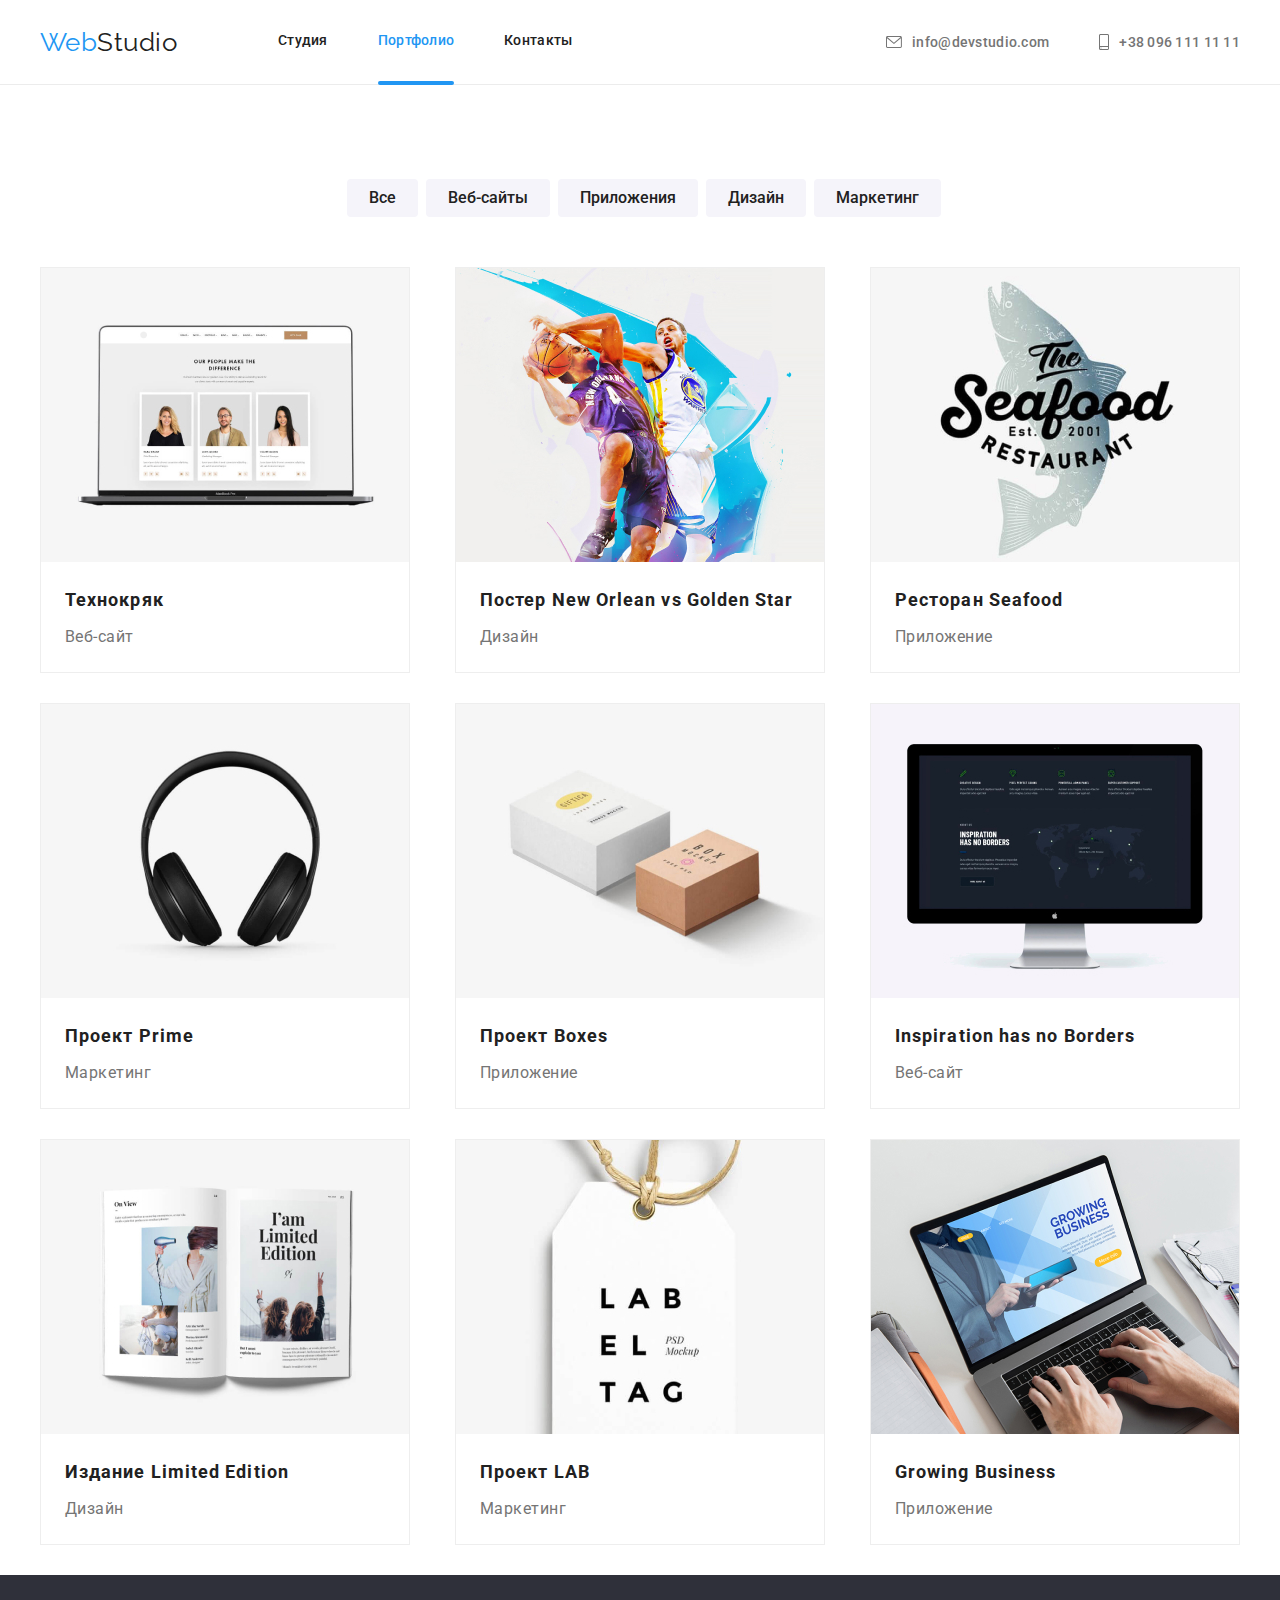
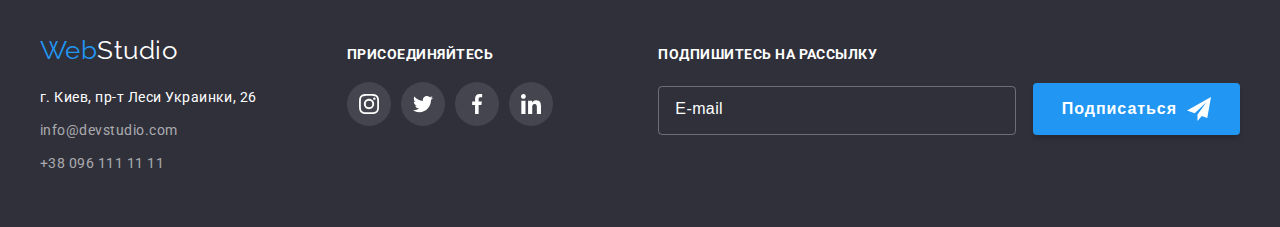
==== portfolio.html @ 592c8a98 "1" ====
<!DOCTYPE html>
<html lang="ru">
<head>
    <meta charset="UTF-8">
    <meta name="viewport" content="width=device-width, initial-scale=1.0">
    <title>Document</title>
    <link rel="preconnect" href="https://fonts.gstatic.com">
    <link href="https://fonts.googleapis.com/css2?family=Oleo+Script&family=Raleway:wght@700&family=Roboto:wght@400;500;700;900&display=swap" rel="stylesheet">
    <link href="https://cdnjs.cloudflare.com/ajax/libs/modern-normalize/1.0.0/modern-normalize.min.css">
    <link rel="stylesheet" href="./css/main.min.css">
</head>
<body>
    <header class="header line">
        <div class="container">
            <nav class="site-nav">
                <a href="./index.html" class="logo" aria-label="логотип сайта" lang="en"><span class="logo-accent">Web</span>Studio</a>
                <ul class="site-nav-list">
                    <li class="item"><a href="./index.html" class="site-nav-link">Студия</a></li>
                    <li class="item"><a href="./portfolio.html" class="site-nav-link current">Портфолио</a></li>
                    <li class="item"><a href="" class="site-nav-link">Контакты</a></li>
                </ul>
                <ul class="site-nav-list-address">
                    <li class="item">
                        <a href="info@devstudio.com" class="site-nav-link mail">
                            <svg class="mail-svg" width="16px" height="12px">
                                <use href="./images/sprite.svg#icon-envelope-hover"></use>
                            </svg>
                        info@devstudio.com </a>
                    </li>
                    <li class="item">
                        <a href="mailto:tel:+380961111111" class="site-nav-link number">
                            <svg class="number-svg" width="10px" height="16px">
                                <use href="./images/sprite.svg#icon-smartphone"></use>
                            </svg>
                        +38 096 111 11 11</a>
                    </li>
                </ul>   
            </nav>
        </div>
    </header>
    <main>
        <section>
            <h1 hidden="tru">Портфолио</h1>
            <div class="container">
                <ul class="line-button">
                    <li>
                        <button type="button" class="button primary secondary">Все</button> 
                    </li>
                    <li>
                        <button type="button" class="button primary secondary"> Веб-сайты</button> 
                    </li>
                    <li>
                        <button type="button" class="button primary secondary">Приложения</button> 
                    </li>
                    <li>
                        <button type="button" class="button primary secondary">Дизайн</button> 
                    </li>
                    <li>
                        <button type="button" class="button primary secondary">Маркетинг</button>
                    </li>
                </ul>

                <ul class="flex-container">
                    <li class="flex-element">
                        <a href="" class="portfolio-list">
                            <div class="portfolio-card">
                                <img src="images/img11.jpg" alt="Технокряк">
                                <p class="position-portfolio">Технокряк это современная площадка распространения коронавируса. Компании используют эту платформу для цифрового шпионажа и атак на защищённые сервера конкурентов.</p>
                            </div>
                            
                            <div class="portfolio-info">
                                <h2 class="force-name">Технокряк</h2>
                                <p class="force-text">Веб-сайт</p>
                            </div>
                        </a>

                    </li>

                    <li class="flex-element">
                        <a href="" class="portfolio-list">
                            <div class="portfolio-card">
                                <img src="images/img22.jpg" alt="Постер New Orlean vs Golden Star">
                                <p class="position-portfolio">Lorem ipsum dolor sit amet consectetur adipisicing elit. Sint iste laborum dignissimos omnis incidunt reprehenderit animi asperiores nulla quaerat expedita assumenda dolores, temporibus veritatis quam, aut eos? Fugit, eveniet eius.</p>
                            </div>
                            
                            <div class="portfolio-info">
                                <h2 class="force-name">Постер <span lang="en">New Orlean vs Golden Star</span></h2>
                                <p class="force-text">Дизайн</p>
                            </div>
                        </a>
                    </li>

                    <li class="flex-element">
                        <a href="" class="portfolio-list">
                            <div class="portfolio-card">
                                <img src="images/img33.jpg" alt="Ресторан Seafood">
                                <p class="position-portfolio">Lorem ipsum dolor sit amet consectetur adipisicing elit. Nemo deserunt quia vitae tenetur dolor, debitis facilis, quod ad pariatur velit cumque magni. Eaque, facere explicabo unde fugit cum impedit excepturi!</p>
                            </div>

                            <div class="portfolio-info">
                                <h2 class="force-name">Ресторан <span lang="en">Seafood</span></h2>
                                <p class="force-text">Приложение</p>
                            </div>
                        </a>
                    </li>

                    <li class="flex-element">
                        <a href="" class="portfolio-list">
                            <div class="portfolio-card">
                                <img src="images/img44.jpg" alt="Проект Prime">
                                <p class="position-portfolio">Lorem ipsum dolor sit, amet consectetur adipisicing elit. Nulla consequuntur accusamus voluptatum delectus, mollitia corrupti! Veniam tempore eligendi quo voluptate vitae, suscipit voluptatem ipsam iusto, possimus natus, architecto ab repellendus?</p>
                            </div>

                            <div class="portfolio-info">
                                <h2 class="force-name">Проект <span lang="en">Prime</span> </h2>
                                <p class="force-text">Маркетинг</p>
                            </div>
                        </a>
                    </li>

                    <li class="flex-element">
                        <a href="" class="portfolio-list">
                            <div class="portfolio-card">
                                <img src="images/img55.jpg" alt="Проект Boxes">
                                <p class="position-portfolio">Lorem ipsum dolor sit amet, consectetur adipisicing elit. Rerum, excepturi sint tempora ullam veniam, ut nisi odit inventore, facilis repellendus exercitationem. Sit praesentium eius placeat optio doloribus et quo accusantium.</p>
                            </div>
                            
                            <div class="portfolio-info">
                                    <h2 class="force-name">Проект <span lang="en">Boxes</span></h2>
                                <p class="force-text" >Приложение</p>
                            </div>
                        </a>
                    </li>

                    <li class="flex-element">
                        <a href="" class="portfolio-list">
                            <div class="portfolio-card">
                                <img src="images/img66.jpg" alt="Inspiration has no Borders">
                                <p class="position-portfolio">Lorem ipsum dolor sit amet consectetur adipisicing elit. Consequuntur doloribus odit, consequatur debitis fuga reprehenderit optio ipsam autem sunt et illo? Ipsa quam excepturi tenetur veritatis delectus dignissimos minima nesciunt?</p>
                            </div>
                            
                            <div class="portfolio-info">
                                    <h2 lang="en"class="force-name">Inspiration has no Borders</h2>
                                <p class="force-text" >Веб-сайт</p>
                            </div>
                        </a>
                    </li>

                    <li class="flex-element">
                        <a href="" class="portfolio-list">
                            <div class="portfolio-card">
                                <img src="images/img77.jpg" alt="Издание Limited Edition">
                                <p class="position-portfolio">Lorem ipsum dolor sit amet consectetur, adipisicing elit. Vel exercitationem earum reiciendis praesentium tenetur iusto in, illo rerum harum eos totam ipsam consequuntur, magni inventore ullam placeat, corporis adipisci nesciunt.</p>
                            </div>

                            <div class="portfolio-info">
                                <h2 class="force-name">Издание <span lang="en"> Limited Edition</span></h2>
                                <p class="force-text">Дизайн</p>
                            </div>
                        </a>
                    </li>

                    <li class="flex-element">
                        <a href="" class="portfolio-list">
                            <div class="portfolio-card">
                                <img src="images/img88.jpg" alt="Проект LAB">
                                <p class="position-portfolio">Lorem ipsum dolor sit amet consectetur adipisicing elit. Sint asperiores fuga enim laborum quod. Repellendus quis eveniet at? Placeat illo autem quidem. Fuga ullam possimus laudantium maxime officiis nulla molestiae.</p>
                            </div>
                            
                            <div class="portfolio-info">
                                <h2 class="force-name">Проект <span lang="en">LAB</span></h2>
                                <p class="force-text" >Маркетинг</p>
                            </div>
                        </a>
                    </li>

                    <li class="flex-element">
                        <a href="" class="portfolio-list">
                            <div class="portfolio-card">
                                <img src="images/img99.jpg" alt="Growing Business">
                                <p class="position-portfolio">Lorem ipsum dolor sit amet consectetur adipisicing elit. Illum atque hic praesentium animi natus recusandae cupiditate? Explicabo nam error atque at? Perspiciatis rem quia iste numquam fuga dignissimos cupiditate sit.</p>
                            </div>
                            
                            <div class="portfolio-info">
                                <h2 lang="en"class="force-name">Growing Business</h2>
                                <p class="force-text" >Приложение</p>
                            </div>
                        </a>
                    </li>

                </ul>
        </section>
    </main>
    <footer class="footer">
        <div class="container">
            <address class="address-icon">
                <div>
                    <a href="./index.html" class="logo" aria-label="логотип сайта" lang="en"><span class="logo-accent">Web</span><span class="footer-logo">Studio</span></a>
                    <ul class="footer-list-address">
                        <li class="footer-address">
                            <a href="https://goo.gl/maps/ttQcyeFYQjjGrUDe8" class="footer-list-link address">г. Киев, пр-т Леси Украинки, 26</a> 
                        </li>
                        <li class="footer-address">
                            <a href="mailto:info@devstudio.com" class="footer-list-link">info@devstudio.com</a>
                         </li>
                         <li class="footer-address">
                            <a href="tel:+380961111111" class="footer-list-link">+38 096 111 11 11</a>
                        </li>
                    </ul>
                </div>
                
                <div class="address-box">
                    <p class="join">Присоединяйтесь</p>
                    <ul class="svg-icon">
                        <li class="svg-list-link">
                            <a href="" class="svg-list-item"> 
                                <svg class="svg-list-icon">
                                    <use href="./images/sprite.svg#icon-instagram-2"></use>
                                </svg>
                            </a>
                        </li>
                        <li class="svg-list-link">
                            <a href="" class="svg-list-item"> 
                                <svg class="svg-list-icon">
                                    <use href="./images/sprite.svg#icon-twitter-1"></use>
                                </svg>
                            </a>
                        </li>
                        <li class="svg-list-link">
                            <a href="" class="svg-list-item"> 
                                <svg class="svg-list-icon">
                                    <use href="./images/sprite.svg#icon-facebook-1"></use>
                                </svg >
                            </a>
                        </li>
                        <li class="svg-list-link"> 
                            <a href="" class="svg-list-item"> 
                                <svg class="svg-list-icon">
                                    <use href="./images/sprite.svg#icon-linkedin-1"></use>
                                </svg>
                            </a>
                        </li>  
                    </ul>
                </div>

                <div class="footer-box">
                    <form class="footer-form">
                        <p class="footer-form-paragraph">Подпишитесь на рассылку</p>
                        <input type="email" name="email" id="email" class="e-mail" placeholder="E-mail">
                        <button type="submit" class="footer-form-button">Подписаться
                            <svg class="footer-form-icon" width="24px" height="24px">
                                <use href="./images/sprite.svg#icon-icon-send"></use>
                            </svg>
                        </button>
                    </form>
                </div>
            </address>
        </div>
    </footer>
</body>
</html>
---- css/main.min.css ----
:root{--primary-texst-color: rgba(117, 117, 117, 1);--title-texst-color: #212121;--accent-color: #2196F3;--primary-white-color: #FFFFFF;--primary-background-color: #e5e5e5;--icon-color: #AFB1B8;--timing-function: 250ms cubic-bezier(0.4, 0, 0.2, 1)}:root{-moz-tab-size:4;tab-size:4}h1,h2,h3,h4,p,ul{margin:0px;padding:0px}body{font-family:Roboto, sans-serif;letter-spacing:0.03em;margin:0}main{background-color:var(--primary-white-color)}ul{padding-inline-start:0px}li{list-style-type:none}a{text-decoration:none;transition:var(--timing-function)}.container{margin-left:auto;margin-right:auto;width:1200px;border:none}.site-nav{display:flex;align-items:center}.site-nav .item{outline:1px solid transparent}.site-nav .item+.item{margin-left:50px}.site-nav-list{display:flex;margin-left:93px}.site-nav-list-address{display:flex;margin-left:auto}.header{border-bottom:1px solid #ECECEC;background-color:var(--primary-white-color)}.header .line{height:0px;left:0px;top:80px;border:1px solid #ECECEC}.site-nav-link{display:block;color:var(--title-texst-color);font-weight:500;font-size:14px;line-height:16px;letter-spacing:0.02em;padding-top:32px;padding-bottom:32px}.site-nav-link:hover,.site-nav-link:focus{color:var(--accent-color)}.site-nav-link.mail{display:flex;align-items:center;font-style:normal;color:var(--primary-texst-color)}.site-nav-link.mail:hover,.site-nav-link.mail:focus{color:var(--accent-color)}.site-nav-link.number{display:flex;align-items:center;font-style:normal;color:var(--primary-text-color);fill:var(--title-texst-color)}.site-nav-link.number:hover,.site-nav-link.number:focus{color:var(--accent-color)}.mail-svg{fill:currentColor;margin-right:10px}.number-svg{fill:currentColor;margin-right:10px}.current::after{content:'';transform:translateY(33px);left:0;bottom:0px;display:block;width:100%;height:4px;border-radius:2px;background-color:var(--accent-color)}.current{color:var(--accent-color)}.hero-title{color:var(--primary-white-color);font-weight:900;font-size:44px;line-height:1.36;text-transform:uppercase}.hero{background-color:#2F303A;background-image:linear-gradient(rgba(47,48,58,0.4), rgba(47,48,58,0.4)),url("../images/hero.jpg");background-repeat:no-repeat;background-size:cover;border:1px solid transparent;min-height:600px;padding-top:200px}.container.hero-box{text-align:center}.button-one{display:inline-block;padding:10px 32px;border-radius:4px;text-align:center;min-width:200px;height:50px;margin-top:30px;color:var(--primary-white-color);background-color:var(--accent-color);font-weight:500;font-size:16px;line-height:1.62;border:none;border-radius:4px;cursor:pointer;box-shadow:0px 4px 4px rgba(0,0,0,0.15)}.button-one:hover,.button-one:focus{color:var(--primary-white-color);background-color:var(--accent-color)}.footer-box{margin-left:auto}.footer-form{margin-left:93px}.footer-form input::placeholder{font-weight:400;font-size:16px;color:var(--primary-white-color)}.footer-form-paragraph{font-weight:700;font-size:14px;line-height:1.14;text-transform:uppercase;font-style:normal;font-weight:bold;color:var(--primary-white-color);margin-bottom:20px}.e-mail{line-height:1.25;letter-spacing:0.03em;width:358px;padding-top:15px;padding-bottom:15px;padding-left:16px;border:1px solid rgba(255,255,255,0.3);border-radius:4px;background-color:transparent;margin-right:12px}.footer-form-button{display:inline-flex;align-items:center;font-weight:bold;font-size:16px;line-height:1.88;text-align:center;letter-spacing:0.06em;color:var(--primary-white-color);background-color:var(--accent-color);box-shadow:0px 4px 4px rgba(0,0,0,0.15);border-radius:4px;border:1px solid transparent;padding:10px 28px}.footer-form-icon{margin-left:10px}html{line-height:1.15;-webkit-text-size-adjust:100%}*,::after,::before{box-sizing:border-box}.footer{background:#2F303A;height:252px;padding-top:60px;padding-bottom:60px}.footer.logo{font-family:Raleway;font-style:normal}.footer-list-address{margin-top:20px;margin-right:10px}.footer-address{margin-top:9px}.footer-list-link{font-family:Roboto;font-style:normal;font-weight:400;font-style:400;font-size:14px;line-height:1.71;color:rgba(255,255,255,0.6)}.footer-list-link:hover,.footer-list-link:focus{color:var(--accent-color)}.footer-list-link.address:hover,.footer-list-link.address:focus{color:var(--accent-color)}.footer-list-link.address{color:var(--primary-white-color)}.join{margin-bottom:20px;font-weight:bold;font-size:14px;line-height:16px;font-style:normal;text-transform:uppercase;color:#FFFFFF}.site-nav-link.number:hover,.site-nav-link.number:focus{color:var(--accent-color)}.site-nav-link.number{color:#757575}.address-icon{display:flex;align-items:baseline;justify-content:flex-start}.svg-icon{display:flex}.svg-list-icon{width:20px;height:20px}.address-box{flex-direction:column-reverse;margin-left:80px}.svg-list-link{margin-right:10px;width:44px;height:44px}.svg-list-item{align-items:center;justify-content:center;display:inline-flex;padding:12px;width:44px;height:44px;background-color:rgba(255,255,255,0.1);border-radius:50%;fill:var(--primary-white-color)}.svg-list-item:hover,.svg-list-item:focus{color:var(--primary-white-color);background-color:var(--accent-color)}.section-customers-title{margin-bottom:50px;font-weight:bold;font-size:36px;line-height:1.17;text-align:center;color:var(--title-texst-color)}.customers-list-link{align-items:center;justify-content:center;display:inline-flex;box-sizing:border-box;border-radius:4px;cursor:pointer}.customers-list-item{display:flex;justify-content:center;align-items:center;width:170px;height:90px;border:1px solid var(--icon-color);fill:#AFB1B8;background-color:#fff;color:var(--icon-color);border-radius:4px}.customers-list-item:hover,.customers-list-item:focus{border-color:var(--accent-color);color:var(--accent-color)}.customers-svg{height:40px;fill:currentColor}.customers-list{display:flex;justify-content:space-between}.customers-list .customers-list-link+.customers-list-link{margin-left:30px}.customers{padding-top:94px;padding-bottom:94px}.section-images-title{font-weight:bold;font-size:36px;line-height:1.17;text-align:center;color:var(--title-texst-color);padding-bottom:50px}.activity-list{display:flex;flex-wrap:wrap;justify-content:space-between}.image-list .section-images-link+.section-images-link{margin-right:30px}.section-images{padding-bottom:94px}.section-images-link{position:relative}.position{display:block;position:absolute;width:100%;height:70px;left:0px;bottom:0px;align-items:center;text-transform:uppercase;position:absolute;padding-top:27px;padding-bottom:27px;font-style:normal;font-weight:bold;font-size:14px;line-height:1.14;text-align:center;text-transform:uppercase;color:var(--primary-white-color);background:rgba(47,48,58,0.8)}.section-skills__background{padding:25px 100px;margin-bottom:30px;background-color:#F5F4FA}.section-title{color:var(--title-texst-color);font-weight:700;font-size:14px;line-height:16px;text-transform:uppercase;margin-bottom:10px}.feature-list{display:flex;flex-wrap:wrap;justify-content:space-between}.text{width:270px;height:72px}.feature-list .text{font-style:400;font-size:14px;line-height:1.71;color:var(--primary-texst-color)}.item:nth-child(n+2){margin-left:30px}.container .feature-item .item+.item{margin-left:30}.section-skills{padding-top:94px;padding-bottom:94px;background-color:var(--primary-white-color)}.section-team{background-color:#F5F4FA;padding-top:94px;padding-bottom:94px}.section-team-title{font-weight:bold;font-size:36px;line-height:1.17;text-align:center;color:var(--title-texst-color)}.team-list{display:flex;flex-wrap:wrap;justify-content:space-between;padding-top:50px}.team-title-name{font-weight:500;font-size:16px;line-height:19px;color:var(--title-texst-color);padding-top:30px;padding-bottom:10px}.team-title-skills{font-weight:400;font-size:16px;line-height:19px;color:var(--primary-texst-color);padding-bottom:30px}.team-title-info{background-color:var(--primary-white-color);text-align:center;min-width:108px;align-items:center}.team-list .team-list-link+.team-list-link{margin-left:30px}.team-list-link{box-shadow:0px 1px 3px rgba(0,0,0,0.12),0px 1px 1px rgba(0,0,0,0.14),0px 2px 1px rgba(0,0,0,0.2);border-radius:0px 0px 4px 4px}.team-icon{align-items:center;justify-content:center;display:inline-flex;padding-bottom:30px}.team-icon.team{--icon-color: currentColor}.svg-list-item.team{fill:var(--icon-color)}.svg-list-item.team:hover,.svg-list-item.team:focus{background-color:var(--accent-color);fill:var(--primary-white-color)}.force-name{font-weight:700;font-size:18px;line-height:2;letter-spacing:0.06em;color:var(--title-texst-color)}.force-text{font-weight:400;font-size:16px;line-height:1.875;letter-spacing:0.03em;color:var(--primary-texst-color);margin-top:4px}.flex-container{display:flex;flex-wrap:wrap;justify-content:space-between}.portfolio-info{background-color:var(--primary-white-color);padding-top:20px;padding-bottom:20px;padding-left:24px;padding-right:24px}img{display:block}.flex-element{width:370px;margin-bottom:30px;border:1px solid #eeeeee}.flex-element:nth-child(3n){margin-right:0px}.portfolio-list{display:flex;flex-direction:column;background:#FFFFFF;box-sizing:border-box;margin-top:30px}.portfolio-list:hover,.portfolio-list:focus{box-shadow:0px 1px 1px rgba(0,0,0,0.12),0px 4px 4px rgba(0,0,0,0.06),1px 4px 6px rgba(0,0,0,0.16)}.portfolio-list:nth-child(-n+3){margin-top:0}.portfolio-list:hover .position-portfolio,.portfolio-list:focus .position-portfolio{opacity:1;transform:translateY(0)}.flex-container:nth-last-child(-n+3){margin-bottom:0px}.portfolio-card{position:relative;overflow:hidden}.position-portfolio{content:'';display:block;position:absolute;width:100%;height:100%;left:0px;bottom:0px;align-items:center;opacity:0;padding-left:23px;padding-right:23px;padding-top:63px;padding-bottom:63px;font-style:normal;font-weight:normal;font-size:18px;line-height:1.555;color:var(--primary-white-color);background:rgba(33,150,243,0.9);transition:var(--timing-function);overflow:hidden;transform:translateY(100%)}.line-button{display:flex;justify-content:center;margin-top:94px;margin-bottom:50px}.button.primary.secondary{display:inline-block;padding:6px 22px;border-radius:4px;background-color:#f5f4fa;color:var(--title-texst-color);border:transparent;text-align:center;margin-left:8px;border:none;border-radius:4px;font-family:Roboto;font-style:normal;font-weight:500;font-size:16px;line-height:1.62;cursor:pointer;transition:var(--timing-function)}.button.primary:hover,.button.primary:focus{color:var(--primary-white-color);background-color:var(--accent-color)}.is-hidden{visibility:hidden;opacity:0;pointer-events:none}.modal{position:absolute;top:50%;left:50%;transform:translate(-50%, -50%);width:528px;min-height:581px;background-color:var(--primary-white-color);border-radius:4px;animation-duration:1000ms;animation-iteration-count:1;animation-iteration-count:1}.close-btn{position:absolute;top:8px;right:8px;bottom:8px;width:30px;height:30px;background-color:var(--primary-white-color);border:1px solid rgba(0,0,0,0.1);border-radius:50%}.close-btn:hover .close-icon,.close-btn:hover .close-icon{fill:var(--accent-color)}.close-icon{position:absolute;top:50%;left:50%;transform:translate(-50%, -50%);fill:#000000;transition:var(--timing-function)}.modal-title{font-style:normal;font-weight:bold;font-size:20px;line-height:23px;text-align:center;margin-bottom:12px}.form{padding:40px}.form-input{width:100%;padding:12px 16px;border:1px solid rgba(33,33,33,0.2);border-radius:4px;resize:none;margin:0;font:inherit;padding-left:42px}.form-input.comment{width:100%;padding:12px 16px;border:1px solid rgba(33,33,33,0.2);border-radius:4px;resize:none;margin:0;font:inherit}.form-input:focus+.form-label,.form-input:not(:placeholder-shown)+.form-label{transform:translateY(-50px)}.form-input:focus,.form-input:hover{outline:none;border-color:var(--accent-color);transition:var(--timing-function)}.form-input:hover+.form-svg,.form-input:focus+.form-svg{fill:var(--accent-color);transition:var(--timing-function)}.button-one.form-button{display:block;margin:auto}.form-lable{font-weight:normal;font-size:12px;line-height:1.16;color:#757575;margin-left:5px;cursor:pointer}.form-lable.check{font-weight:normal;font-size:12px;line-height:1.16;color:#757575}.conditions{text-decoration-skip-ink:none;font-size:12px;line-height:1.71;color:var(--accent-color);text-decoration:underline;display:inline-block}.form-label-checkbox{text-align:center;padding-top:25px;padding-bottom:30px}.form-svg{position:absolute;left:15px;top:33%}.form-lable-svg{position:relative;display:block;margin-top:4px;margin-bottom:10px}.logo{color:var(--title-texst-color);width:145px;height:31px;left:215px;top:24px;font-family:Raleway;font-size:26px;line-height:1.2;font-style:normal}.logo-accent{color:var(--accent-color)}.footer-logo{color:var(--primary-white-color)}.backdrop{position:fixed;cursor:not-allowed;left:0;top:0;width:100%;height:100%;background-color:rgba(0,0,0,0.5);transition:1000ms cubic-bezier(0.4, 0, 0.2, 1);z-index:100}
/*# sourceMappingURL=main.min.css.map */
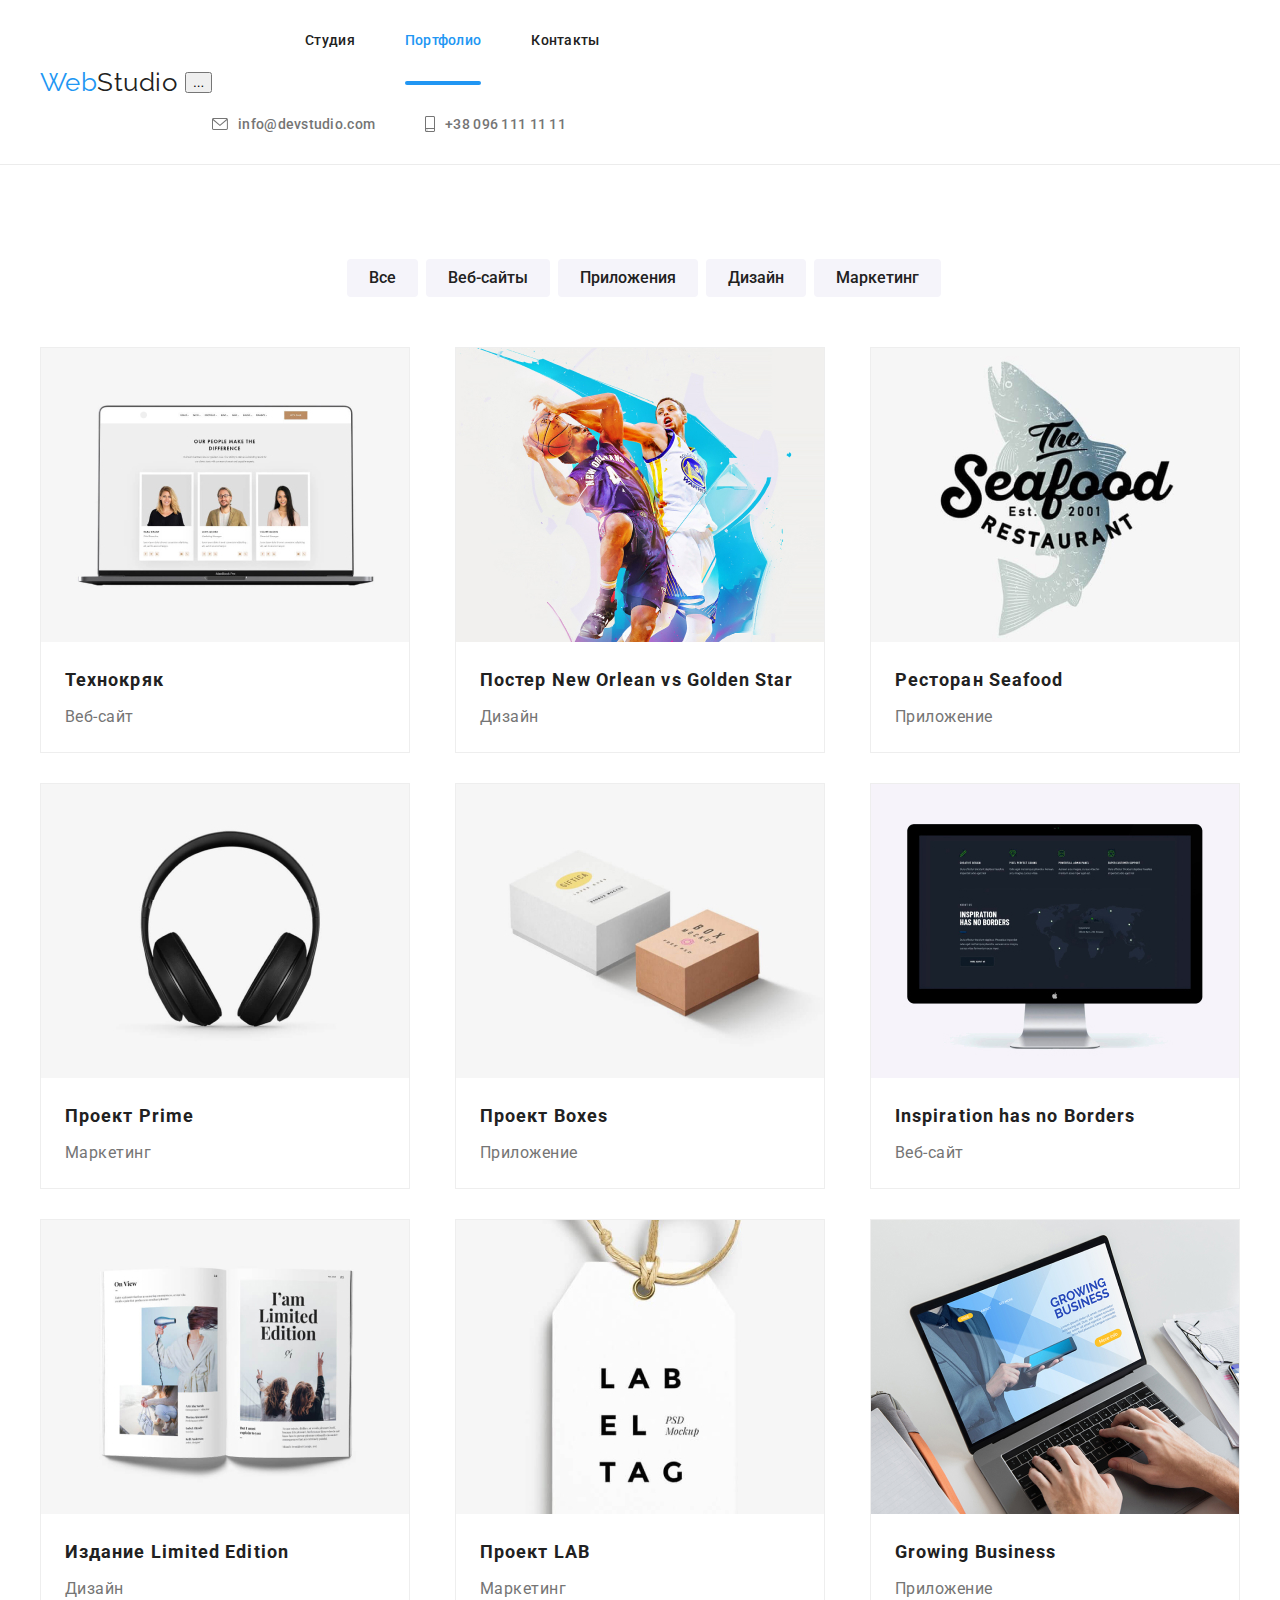
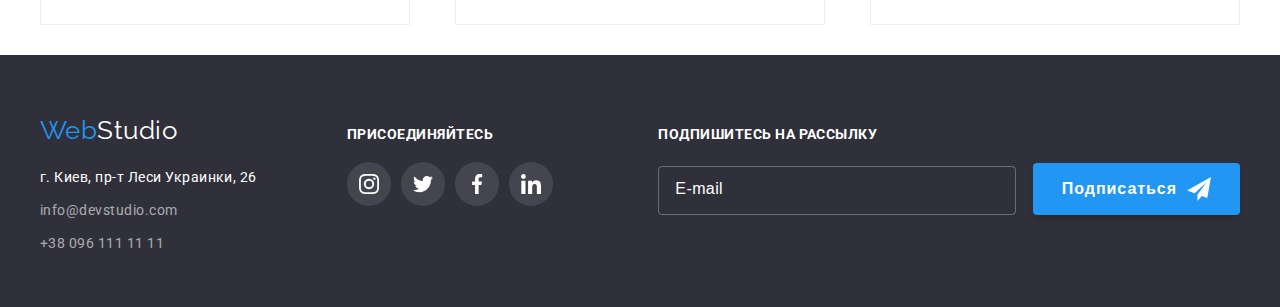
==== commit 61ea0dfe: "2" ====
--- a/portfolio.html
+++ b/portfolio.html
@@ -14,27 +14,34 @@
         <div class="container">
             <nav class="site-nav">
                 <a href="./index.html" class="logo" aria-label="логотип сайта" lang="en"><span class="logo-accent">Web</span>Studio</a>
-                <ul class="site-nav-list">
-                    <li class="item"><a href="./index.html" class="site-nav-link">Студия</a></li>
-                    <li class="item"><a href="./portfolio.html" class="site-nav-link current">Портфолио</a></li>
-                    <li class="item"><a href="" class="site-nav-link">Контакты</a></li>
-                </ul>
-                <ul class="site-nav-list-address">
-                    <li class="item">
-                        <a href="info@devstudio.com" class="site-nav-link mail">
-                            <svg class="mail-svg" width="16px" height="12px">
-                                <use href="./images/sprite.svg#icon-envelope-hover"></use>
-                            </svg>
-                        info@devstudio.com </a>
-                    </li>
-                    <li class="item">
-                        <a href="mailto:tel:+380961111111" class="site-nav-link number">
-                            <svg class="number-svg" width="10px" height="16px">
-                                <use href="./images/sprite.svg#icon-smartphone"></use>
-                            </svg>
-                        +38 096 111 11 11</a>
-                    </li>
-                </ul>   
+                <button class="menu-button is-open" aria-expanded="true" aria-controls="menu-container" data-menu-button>...</button>
+                <div class="menu-container is-open" id="menu-container" data-menu>
+                    <div class="navigation">
+                        <ul class="site-nav-list">
+                            <li class="item"><a href="./index.html" class="site-nav-link">Студия</a></li>
+                            <li class="item"><a href="./portfolio.html" class="site-nav-link current">Портфолио</a></li>
+                            <li class="item"><a href="" class="site-nav-link">Контакты</a></li>
+                        </ul>
+                    </div>
+                    <div class="contacts">
+                        <ul class="site-nav-list-address">
+                            <li class="item">
+                                <a href="info@devstudio.com" class="site-nav-link mail">
+                                    <svg class="mail-svg" width="16px" height="12px">
+                                        <use href="./images/sprite.svg#icon-envelope-hover"></use>
+                                    </svg>
+                                info@devstudio.com </a>
+                            </li>
+                            <li class="item">
+                                <a href="mailto:tel:+380961111111" class="site-nav-link number">
+                                    <svg class="number-svg" width="10px" height="16px">
+                                        <use href="./images/sprite.svg#icon-smartphone"></use>
+                                    </svg>
+                                +38 096 111 11 11</a>
+                            </li>
+                        </ul>  
+                    </div> 
+                </div>
             </nav>
         </div>
     </header>
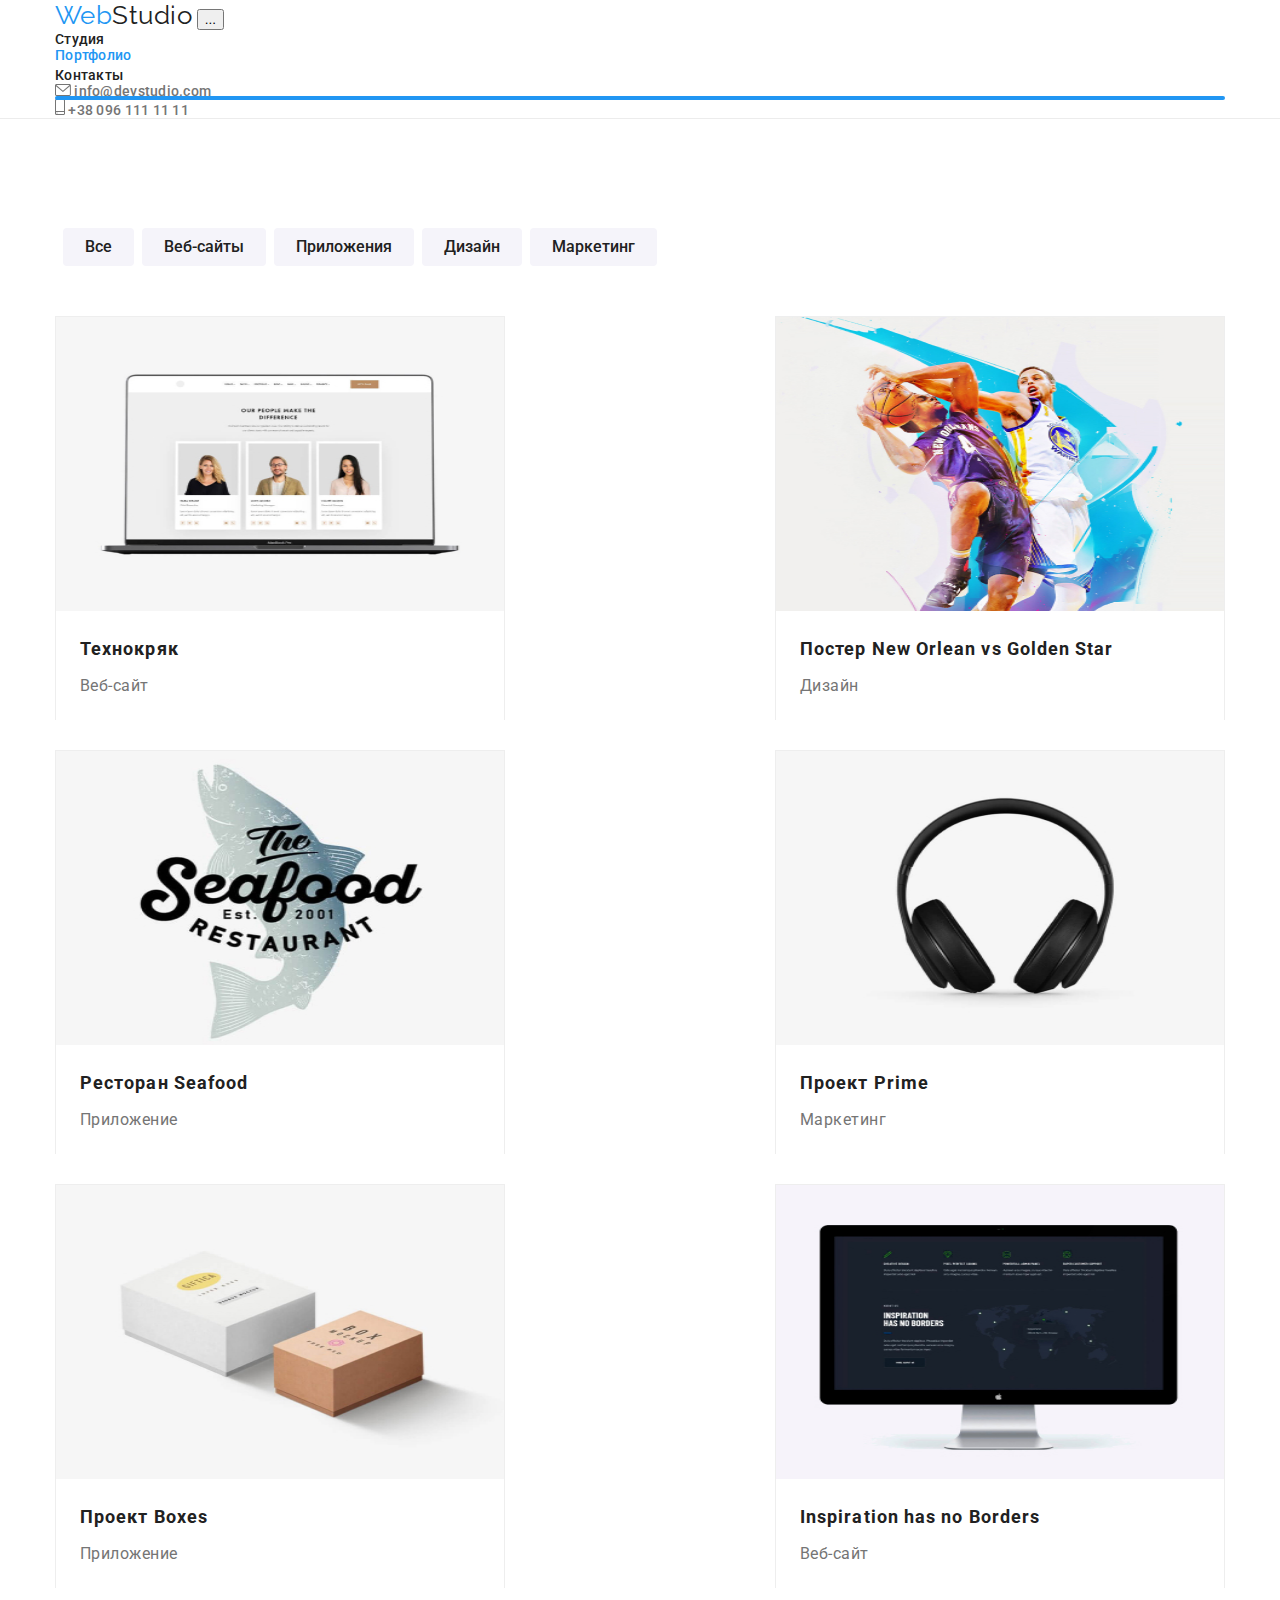
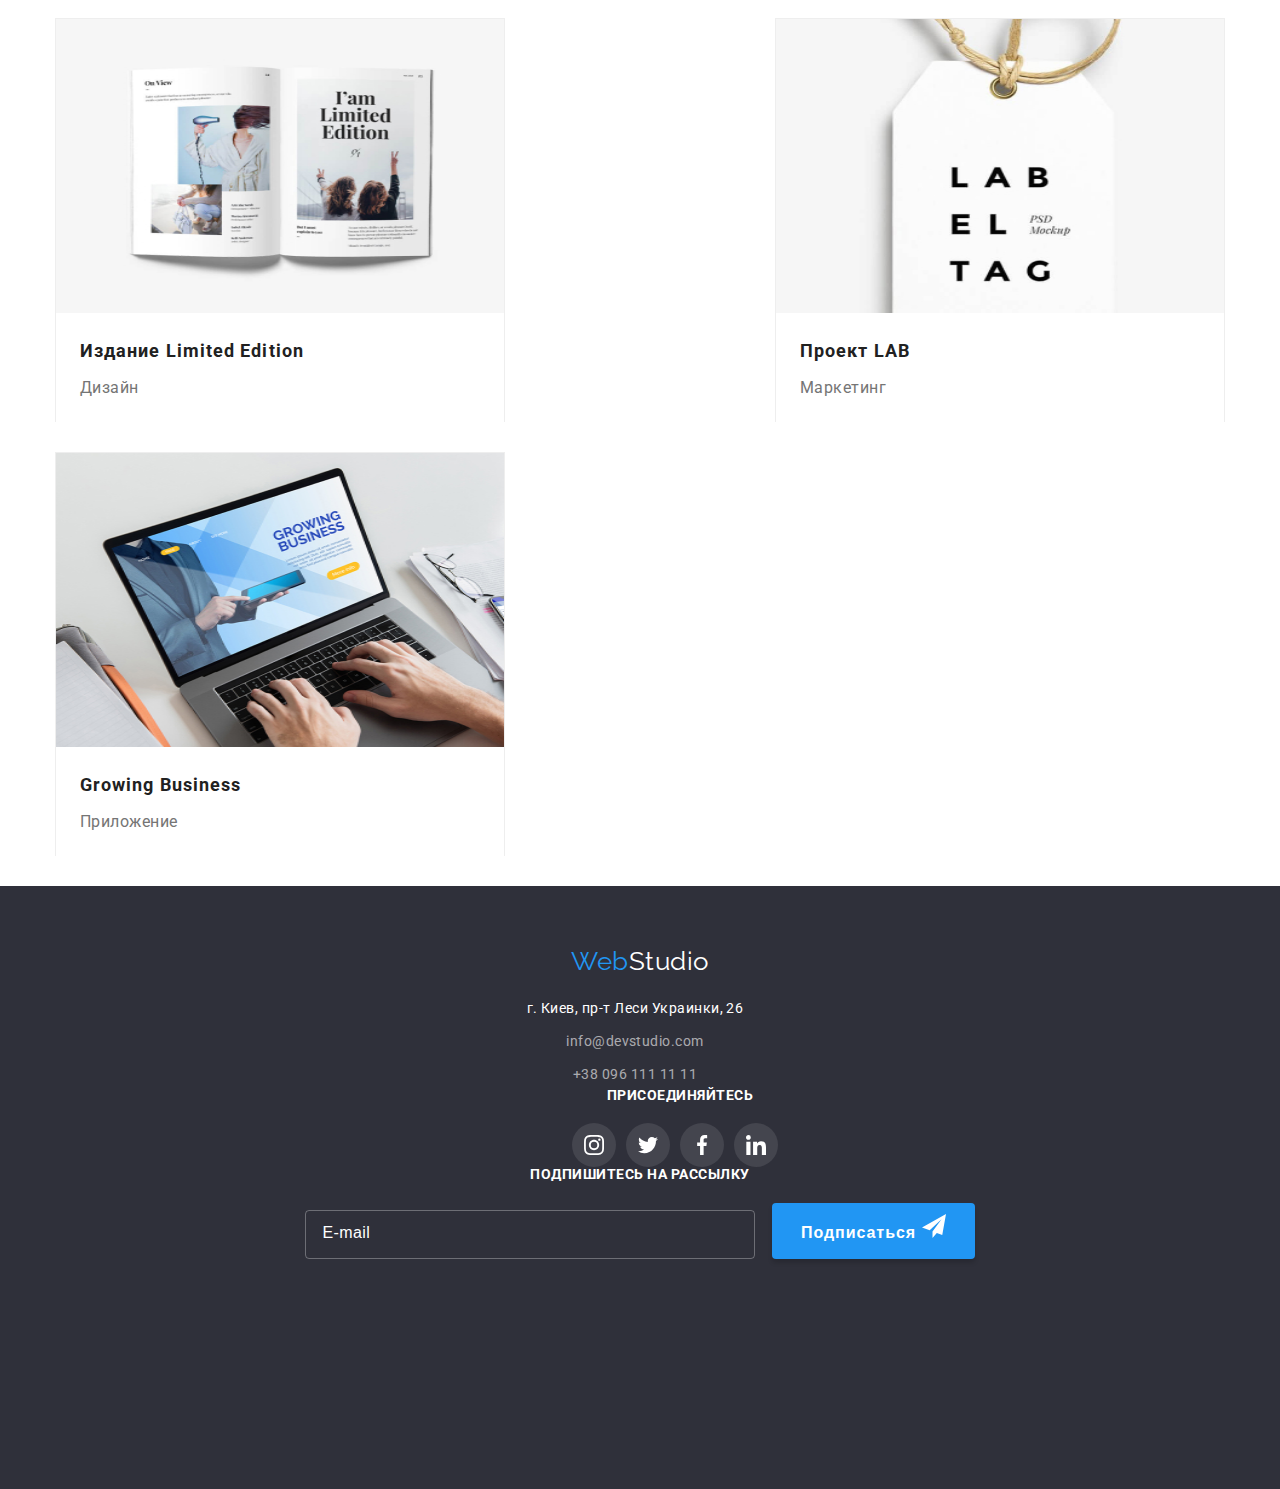
==== commit 1d9d5ea8: "6" ====
--- a/portfolio.html
+++ b/portfolio.html
@@ -50,19 +50,19 @@
             <h1 hidden="tru">Портфолио</h1>
             <div class="container">
                 <ul class="line-button">
-                    <li>
+                    <li class="line-button__list">
                         <button type="button" class="button primary secondary">Все</button> 
                     </li>
-                    <li>
+                    <li class="line-button__list">
                         <button type="button" class="button primary secondary"> Веб-сайты</button> 
                     </li>
-                    <li>
+                    <li class="line-button__list">
                         <button type="button" class="button primary secondary">Приложения</button> 
                     </li>
-                    <li>
+                    <li class="line-button__list">
                         <button type="button" class="button primary secondary">Дизайн</button> 
                     </li>
-                    <li>
+                    <li class="line-button__list">
                         <button type="button" class="button primary secondary">Маркетинг</button>
                     </li>
                 </ul>
@@ -71,7 +71,7 @@
                     <li class="flex-element">
                         <a href="" class="portfolio-list">
                             <div class="portfolio-card">
-                                <img src="images/img11.jpg" alt="Технокряк">
+                                <img class="flex-container__img" src="images/img11.jpg" alt="Технокряк">
                                 <p class="position-portfolio">Технокряк это современная площадка распространения коронавируса. Компании используют эту платформу для цифрового шпионажа и атак на защищённые сервера конкурентов.</p>
                             </div>
                             
@@ -86,7 +86,7 @@
                     <li class="flex-element">
                         <a href="" class="portfolio-list">
                             <div class="portfolio-card">
-                                <img src="images/img22.jpg" alt="Постер New Orlean vs Golden Star">
+                                <img class="flex-container__img" src="images/img22.jpg" alt="Постер New Orlean vs Golden Star">
                                 <p class="position-portfolio">Lorem ipsum dolor sit amet consectetur adipisicing elit. Sint iste laborum dignissimos omnis incidunt reprehenderit animi asperiores nulla quaerat expedita assumenda dolores, temporibus veritatis quam, aut eos? Fugit, eveniet eius.</p>
                             </div>
                             
@@ -100,7 +100,7 @@
                     <li class="flex-element">
                         <a href="" class="portfolio-list">
                             <div class="portfolio-card">
-                                <img src="images/img33.jpg" alt="Ресторан Seafood">
+                                <img class="flex-container__img" src="images/img33.jpg" alt="Ресторан Seafood">
                                 <p class="position-portfolio">Lorem ipsum dolor sit amet consectetur adipisicing elit. Nemo deserunt quia vitae tenetur dolor, debitis facilis, quod ad pariatur velit cumque magni. Eaque, facere explicabo unde fugit cum impedit excepturi!</p>
                             </div>
 
@@ -114,7 +114,7 @@
                     <li class="flex-element">
                         <a href="" class="portfolio-list">
                             <div class="portfolio-card">
-                                <img src="images/img44.jpg" alt="Проект Prime">
+                                <img class="flex-container__img" src="images/img44.jpg" alt="Проект Prime">
                                 <p class="position-portfolio">Lorem ipsum dolor sit, amet consectetur adipisicing elit. Nulla consequuntur accusamus voluptatum delectus, mollitia corrupti! Veniam tempore eligendi quo voluptate vitae, suscipit voluptatem ipsam iusto, possimus natus, architecto ab repellendus?</p>
                             </div>
 
@@ -128,7 +128,7 @@
                     <li class="flex-element">
                         <a href="" class="portfolio-list">
                             <div class="portfolio-card">
-                                <img src="images/img55.jpg" alt="Проект Boxes">
+                                <img class="flex-container__img" src="images/img55.jpg" alt="Проект Boxes">
                                 <p class="position-portfolio">Lorem ipsum dolor sit amet, consectetur adipisicing elit. Rerum, excepturi sint tempora ullam veniam, ut nisi odit inventore, facilis repellendus exercitationem. Sit praesentium eius placeat optio doloribus et quo accusantium.</p>
                             </div>
                             
@@ -142,7 +142,7 @@
                     <li class="flex-element">
                         <a href="" class="portfolio-list">
                             <div class="portfolio-card">
-                                <img src="images/img66.jpg" alt="Inspiration has no Borders">
+                                <img class="flex-container__img" src="images/img66.jpg" alt="Inspiration has no Borders">
                                 <p class="position-portfolio">Lorem ipsum dolor sit amet consectetur adipisicing elit. Consequuntur doloribus odit, consequatur debitis fuga reprehenderit optio ipsam autem sunt et illo? Ipsa quam excepturi tenetur veritatis delectus dignissimos minima nesciunt?</p>
                             </div>
                             
@@ -156,7 +156,7 @@
                     <li class="flex-element">
                         <a href="" class="portfolio-list">
                             <div class="portfolio-card">
-                                <img src="images/img77.jpg" alt="Издание Limited Edition">
+                                <img class="flex-container__img" src="images/img77.jpg" alt="Издание Limited Edition">
                                 <p class="position-portfolio">Lorem ipsum dolor sit amet consectetur, adipisicing elit. Vel exercitationem earum reiciendis praesentium tenetur iusto in, illo rerum harum eos totam ipsam consequuntur, magni inventore ullam placeat, corporis adipisci nesciunt.</p>
                             </div>
 
@@ -170,7 +170,7 @@
                     <li class="flex-element">
                         <a href="" class="portfolio-list">
                             <div class="portfolio-card">
-                                <img src="images/img88.jpg" alt="Проект LAB">
+                                <img class="flex-container__img" src="images/img88.jpg" alt="Проект LAB">
                                 <p class="position-portfolio">Lorem ipsum dolor sit amet consectetur adipisicing elit. Sint asperiores fuga enim laborum quod. Repellendus quis eveniet at? Placeat illo autem quidem. Fuga ullam possimus laudantium maxime officiis nulla molestiae.</p>
                             </div>
                             
@@ -184,7 +184,7 @@
                     <li class="flex-element">
                         <a href="" class="portfolio-list">
                             <div class="portfolio-card">
-                                <img src="images/img99.jpg" alt="Growing Business">
+                                <img class="flex-container__img" src="images/img99.jpg" alt="Growing Business">
                                 <p class="position-portfolio">Lorem ipsum dolor sit amet consectetur adipisicing elit. Illum atque hic praesentium animi natus recusandae cupiditate? Explicabo nam error atque at? Perspiciatis rem quia iste numquam fuga dignissimos cupiditate sit.</p>
                             </div>
                             
--- a/css/main.min.css
+++ b/css/main.min.css
@@ -1,2 +1,2 @@
-:root{--primary-texst-color: rgba(117, 117, 117, 1);--title-texst-color: #212121;--accent-color: #2196F3;--primary-white-color: #FFFFFF;--primary-background-color: #e5e5e5;--icon-color: #AFB1B8;--timing-function: 250ms cubic-bezier(0.4, 0, 0.2, 1)}:root{-moz-tab-size:4;tab-size:4}h1,h2,h3,h4,p,ul{margin:0px;padding:0px}body{font-family:Roboto, sans-serif;letter-spacing:0.03em;margin:0}main{background-color:var(--primary-white-color)}ul{padding-inline-start:0px}li{list-style-type:none}a{text-decoration:none;transition:var(--timing-function)}.container{margin-left:auto;margin-right:auto;width:1200px;border:none}.site-nav{display:flex;align-items:center}.site-nav .item{outline:1px solid transparent}.site-nav .item+.item{margin-left:50px}.site-nav-list{display:flex;margin-left:93px}.site-nav-list-address{display:flex;margin-left:auto}.header{border-bottom:1px solid #ECECEC;background-color:var(--primary-white-color)}.header .line{height:0px;left:0px;top:80px;border:1px solid #ECECEC}.site-nav-link{display:block;color:var(--title-texst-color);font-weight:500;font-size:14px;line-height:16px;letter-spacing:0.02em;padding-top:32px;padding-bottom:32px}.site-nav-link:hover,.site-nav-link:focus{color:var(--accent-color)}.site-nav-link.mail{display:flex;align-items:center;font-style:normal;color:var(--primary-texst-color)}.site-nav-link.mail:hover,.site-nav-link.mail:focus{color:var(--accent-color)}.site-nav-link.number{display:flex;align-items:center;font-style:normal;color:var(--primary-text-color);fill:var(--title-texst-color)}.site-nav-link.number:hover,.site-nav-link.number:focus{color:var(--accent-color)}.mail-svg{fill:currentColor;margin-right:10px}.number-svg{fill:currentColor;margin-right:10px}.current::after{content:'';transform:translateY(33px);left:0;bottom:0px;display:block;width:100%;height:4px;border-radius:2px;background-color:var(--accent-color)}.current{color:var(--accent-color)}.hero-title{color:var(--primary-white-color);font-weight:900;font-size:44px;line-height:1.36;text-transform:uppercase}.hero{background-color:#2F303A;background-image:linear-gradient(rgba(47,48,58,0.4), rgba(47,48,58,0.4)),url("../images/hero.jpg");background-repeat:no-repeat;background-size:cover;border:1px solid transparent;min-height:600px;padding-top:200px}.container.hero-box{text-align:center}.button-one{display:inline-block;padding:10px 32px;border-radius:4px;text-align:center;min-width:200px;height:50px;margin-top:30px;color:var(--primary-white-color);background-color:var(--accent-color);font-weight:500;font-size:16px;line-height:1.62;border:none;border-radius:4px;cursor:pointer;box-shadow:0px 4px 4px rgba(0,0,0,0.15)}.button-one:hover,.button-one:focus{color:var(--primary-white-color);background-color:var(--accent-color)}.footer-box{margin-left:auto}.footer-form{margin-left:93px}.footer-form input::placeholder{font-weight:400;font-size:16px;color:var(--primary-white-color)}.footer-form-paragraph{font-weight:700;font-size:14px;line-height:1.14;text-transform:uppercase;font-style:normal;font-weight:bold;color:var(--primary-white-color);margin-bottom:20px}.e-mail{line-height:1.25;letter-spacing:0.03em;width:358px;padding-top:15px;padding-bottom:15px;padding-left:16px;border:1px solid rgba(255,255,255,0.3);border-radius:4px;background-color:transparent;margin-right:12px}.footer-form-button{display:inline-flex;align-items:center;font-weight:bold;font-size:16px;line-height:1.88;text-align:center;letter-spacing:0.06em;color:var(--primary-white-color);background-color:var(--accent-color);box-shadow:0px 4px 4px rgba(0,0,0,0.15);border-radius:4px;border:1px solid transparent;padding:10px 28px}.footer-form-icon{margin-left:10px}html{line-height:1.15;-webkit-text-size-adjust:100%}*,::after,::before{box-sizing:border-box}.footer{background:#2F303A;height:252px;padding-top:60px;padding-bottom:60px}.footer.logo{font-family:Raleway;font-style:normal}.footer-list-address{margin-top:20px;margin-right:10px}.footer-address{margin-top:9px}.footer-list-link{font-family:Roboto;font-style:normal;font-weight:400;font-style:400;font-size:14px;line-height:1.71;color:rgba(255,255,255,0.6)}.footer-list-link:hover,.footer-list-link:focus{color:var(--accent-color)}.footer-list-link.address:hover,.footer-list-link.address:focus{color:var(--accent-color)}.footer-list-link.address{color:var(--primary-white-color)}.join{margin-bottom:20px;font-weight:bold;font-size:14px;line-height:16px;font-style:normal;text-transform:uppercase;color:#FFFFFF}.site-nav-link.number:hover,.site-nav-link.number:focus{color:var(--accent-color)}.site-nav-link.number{color:#757575}.address-icon{display:flex;align-items:baseline;justify-content:flex-start}.svg-icon{display:flex}.svg-list-icon{width:20px;height:20px}.address-box{flex-direction:column-reverse;margin-left:80px}.svg-list-link{margin-right:10px;width:44px;height:44px}.svg-list-item{align-items:center;justify-content:center;display:inline-flex;padding:12px;width:44px;height:44px;background-color:rgba(255,255,255,0.1);border-radius:50%;fill:var(--primary-white-color)}.svg-list-item:hover,.svg-list-item:focus{color:var(--primary-white-color);background-color:var(--accent-color)}.section-customers-title{margin-bottom:50px;font-weight:bold;font-size:36px;line-height:1.17;text-align:center;color:var(--title-texst-color)}.customers-list-link{align-items:center;justify-content:center;display:inline-flex;box-sizing:border-box;border-radius:4px;cursor:pointer}.customers-list-item{display:flex;justify-content:center;align-items:center;width:170px;height:90px;border:1px solid var(--icon-color);fill:#AFB1B8;background-color:#fff;color:var(--icon-color);border-radius:4px}.customers-list-item:hover,.customers-list-item:focus{border-color:var(--accent-color);color:var(--accent-color)}.customers-svg{height:40px;fill:currentColor}.customers-list{display:flex;justify-content:space-between}.customers-list .customers-list-link+.customers-list-link{margin-left:30px}.customers{padding-top:94px;padding-bottom:94px}.section-images-title{font-weight:bold;font-size:36px;line-height:1.17;text-align:center;color:var(--title-texst-color);padding-bottom:50px}.activity-list{display:flex;flex-wrap:wrap;justify-content:space-between}.image-list .section-images-link+.section-images-link{margin-right:30px}.section-images{padding-bottom:94px}.section-images-link{position:relative}.position{display:block;position:absolute;width:100%;height:70px;left:0px;bottom:0px;align-items:center;text-transform:uppercase;position:absolute;padding-top:27px;padding-bottom:27px;font-style:normal;font-weight:bold;font-size:14px;line-height:1.14;text-align:center;text-transform:uppercase;color:var(--primary-white-color);background:rgba(47,48,58,0.8)}.section-skills__background{padding:25px 100px;margin-bottom:30px;background-color:#F5F4FA}.section-title{color:var(--title-texst-color);font-weight:700;font-size:14px;line-height:16px;text-transform:uppercase;margin-bottom:10px}.feature-list{display:flex;flex-wrap:wrap;justify-content:space-between}.text{width:270px;height:72px}.feature-list .text{font-style:400;font-size:14px;line-height:1.71;color:var(--primary-texst-color)}.item:nth-child(n+2){margin-left:30px}.container .feature-item .item+.item{margin-left:30}.section-skills{padding-top:94px;padding-bottom:94px;background-color:var(--primary-white-color)}.section-team{background-color:#F5F4FA;padding-top:94px;padding-bottom:94px}.section-team-title{font-weight:bold;font-size:36px;line-height:1.17;text-align:center;color:var(--title-texst-color)}.team-list{display:flex;flex-wrap:wrap;justify-content:space-between;padding-top:50px}.team-title-name{font-weight:500;font-size:16px;line-height:19px;color:var(--title-texst-color);padding-top:30px;padding-bottom:10px}.team-title-skills{font-weight:400;font-size:16px;line-height:19px;color:var(--primary-texst-color);padding-bottom:30px}.team-title-info{background-color:var(--primary-white-color);text-align:center;min-width:108px;align-items:center}.team-list .team-list-link+.team-list-link{margin-left:30px}.team-list-link{box-shadow:0px 1px 3px rgba(0,0,0,0.12),0px 1px 1px rgba(0,0,0,0.14),0px 2px 1px rgba(0,0,0,0.2);border-radius:0px 0px 4px 4px}.team-icon{align-items:center;justify-content:center;display:inline-flex;padding-bottom:30px}.team-icon.team{--icon-color: currentColor}.svg-list-item.team{fill:var(--icon-color)}.svg-list-item.team:hover,.svg-list-item.team:focus{background-color:var(--accent-color);fill:var(--primary-white-color)}.force-name{font-weight:700;font-size:18px;line-height:2;letter-spacing:0.06em;color:var(--title-texst-color)}.force-text{font-weight:400;font-size:16px;line-height:1.875;letter-spacing:0.03em;color:var(--primary-texst-color);margin-top:4px}.flex-container{display:flex;flex-wrap:wrap;justify-content:space-between}.portfolio-info{background-color:var(--primary-white-color);padding-top:20px;padding-bottom:20px;padding-left:24px;padding-right:24px}img{display:block}.flex-element{width:370px;margin-bottom:30px;border:1px solid #eeeeee}.flex-element:nth-child(3n){margin-right:0px}.portfolio-list{display:flex;flex-direction:column;background:#FFFFFF;box-sizing:border-box;margin-top:30px}.portfolio-list:hover,.portfolio-list:focus{box-shadow:0px 1px 1px rgba(0,0,0,0.12),0px 4px 4px rgba(0,0,0,0.06),1px 4px 6px rgba(0,0,0,0.16)}.portfolio-list:nth-child(-n+3){margin-top:0}.portfolio-list:hover .position-portfolio,.portfolio-list:focus .position-portfolio{opacity:1;transform:translateY(0)}.flex-container:nth-last-child(-n+3){margin-bottom:0px}.portfolio-card{position:relative;overflow:hidden}.position-portfolio{content:'';display:block;position:absolute;width:100%;height:100%;left:0px;bottom:0px;align-items:center;opacity:0;padding-left:23px;padding-right:23px;padding-top:63px;padding-bottom:63px;font-style:normal;font-weight:normal;font-size:18px;line-height:1.555;color:var(--primary-white-color);background:rgba(33,150,243,0.9);transition:var(--timing-function);overflow:hidden;transform:translateY(100%)}.line-button{display:flex;justify-content:center;margin-top:94px;margin-bottom:50px}.button.primary.secondary{display:inline-block;padding:6px 22px;border-radius:4px;background-color:#f5f4fa;color:var(--title-texst-color);border:transparent;text-align:center;margin-left:8px;border:none;border-radius:4px;font-family:Roboto;font-style:normal;font-weight:500;font-size:16px;line-height:1.62;cursor:pointer;transition:var(--timing-function)}.button.primary:hover,.button.primary:focus{color:var(--primary-white-color);background-color:var(--accent-color)}.is-hidden{visibility:hidden;opacity:0;pointer-events:none}.modal{position:absolute;top:50%;left:50%;transform:translate(-50%, -50%);width:528px;min-height:581px;background-color:var(--primary-white-color);border-radius:4px;animation-duration:1000ms;animation-iteration-count:1;animation-iteration-count:1}.close-btn{position:absolute;top:8px;right:8px;bottom:8px;width:30px;height:30px;background-color:var(--primary-white-color);border:1px solid rgba(0,0,0,0.1);border-radius:50%}.close-btn:hover .close-icon,.close-btn:hover .close-icon{fill:var(--accent-color)}.close-icon{position:absolute;top:50%;left:50%;transform:translate(-50%, -50%);fill:#000000;transition:var(--timing-function)}.modal-title{font-style:normal;font-weight:bold;font-size:20px;line-height:23px;text-align:center;margin-bottom:12px}.form{padding:40px}.form-input{width:100%;padding:12px 16px;border:1px solid rgba(33,33,33,0.2);border-radius:4px;resize:none;margin:0;font:inherit;padding-left:42px}.form-input.comment{width:100%;padding:12px 16px;border:1px solid rgba(33,33,33,0.2);border-radius:4px;resize:none;margin:0;font:inherit}.form-input:focus+.form-label,.form-input:not(:placeholder-shown)+.form-label{transform:translateY(-50px)}.form-input:focus,.form-input:hover{outline:none;border-color:var(--accent-color);transition:var(--timing-function)}.form-input:hover+.form-svg,.form-input:focus+.form-svg{fill:var(--accent-color);transition:var(--timing-function)}.button-one.form-button{display:block;margin:auto}.form-lable{font-weight:normal;font-size:12px;line-height:1.16;color:#757575;margin-left:5px;cursor:pointer}.form-lable.check{font-weight:normal;font-size:12px;line-height:1.16;color:#757575}.conditions{text-decoration-skip-ink:none;font-size:12px;line-height:1.71;color:var(--accent-color);text-decoration:underline;display:inline-block}.form-label-checkbox{text-align:center;padding-top:25px;padding-bottom:30px}.form-svg{position:absolute;left:15px;top:33%}.form-lable-svg{position:relative;display:block;margin-top:4px;margin-bottom:10px}.logo{color:var(--title-texst-color);width:145px;height:31px;left:215px;top:24px;font-family:Raleway;font-size:26px;line-height:1.2;font-style:normal}.logo-accent{color:var(--accent-color)}.footer-logo{color:var(--primary-white-color)}.backdrop{position:fixed;cursor:not-allowed;left:0;top:0;width:100%;height:100%;background-color:rgba(0,0,0,0.5);transition:1000ms cubic-bezier(0.4, 0, 0.2, 1);z-index:100}
+:root{--primary-texst-color: rgba(117, 117, 117, 1);--title-texst-color: #212121;--accent-color: #2196F3;--primary-white-color: #FFFFFF;--primary-background-color: #e5e5e5;--icon-color: #AFB1B8;--timing-function: 250ms cubic-bezier(0.4, 0, 0.2, 1)}:root{-moz-tab-size:4;tab-size:4}h1,h2,h3,h4,p,ul{margin:0px;padding:0px}body{font-family:Roboto, sans-serif;letter-spacing:0.03em;margin:0}body.modal-open{overflow:hidden}main{background-color:var(--primary-white-color)}ul{padding-inline-start:0px}li{list-style-type:none}a{text-decoration:none;transition:var(--timing-function)}img{display:block;max-width:100%;height:auto}.container{padding-left:15px;padding-right:15px;margin-left:auto;margin-right:auto;border:none}@media screen and (min-width: 480px){.container{width:480px}}@media screen and (min-width: 768px){.container{width:768px}}@media screen and (min-width: 1200px){.container{width:1200px}}.site-nav{align-items:center}.site-nav .item{outline:1px solid transparent}.header{border-bottom:1px solid #ECECEC;background-color:var(--primary-white-color)}.header .line{height:0px;left:0px;top:80px;border:1px solid #ECECEC}.site-nav-link{display:block;color:var(--title-texst-color);font-weight:500;font-size:14px;line-height:16px;letter-spacing:0.02em}.site-nav-link:hover,.site-nav-link:focus{color:var(--accent-color)}.site-nav-link.mail{align-items:center;font-style:normal;color:var(--primary-texst-color)}.site-nav-link.mail:hover,.site-nav-link.mail:focus{color:var(--accent-color)}.site-nav-link.number{align-items:center;font-style:normal;color:var(--primary-text-color);fill:var(--title-texst-color)}.site-nav-link.number:hover,.site-nav-link.number:focus{color:var(--accent-color)}.mail-svg{fill:currentColor}.number-svg{fill:currentColor}.current::after{content:'';transform:translateY(33px);left:0;bottom:0px;display:block;width:100%;height:4px;border-radius:2px;background-color:var(--accent-color)}.current{color:var(--accent-color)}@media screen and (max-width: 767px){.menu-container{display:none;position:absolute;top:100%;left:0;width:100%}.menu-container.is-open{display:block}}.mobile-menu{position:fixed;top:0;left:0;width:100%;height:100%;background-color:#000;z-index:999;transform:translateX(-100%);transition:transform 500ms li}.mobile-menu.is-open{transform:translateX(0)}.mobile-menu.content{height:100%;background-color:#fff;width:70%}.hero-title{color:var(--primary-white-color);font-weight:900;text-transform:uppercase;padding-top:118px;padding-bottom:30px;font-size:24px;line-height:1.61}@media screen and (min-width: 1200px){.hero-title{font-size:44px;line-height:1.36}}.hero{background-color:#2F303A;background-image:linear-gradient(rgba(47,48,58,0.4), rgba(47,48,58,0.4)),url("../images/hero.jpg");background-repeat:no-repeat;background-size:cover;border:1px solid transparent;min-height:400px}.container.hero-box{text-align:center}.button-one{display:inline-block;padding:10px 32px;margin-bottom:118px;border-radius:4px;text-align:center;height:50px;color:var(--primary-white-color);background-color:var(--accent-color);font-weight:500;font-size:16px;line-height:1.62;border:none;border-radius:4px;cursor:pointer;box-shadow:0px 4px 4px rgba(0,0,0,0.15)}.button-one:hover,.button-one:focus{color:var(--primary-white-color);background-color:var(--accent-color)}.footer-form input::placeholder{font-weight:400;font-size:16px;color:var(--primary-white-color)}.footer-form-paragraph{font-weight:700;font-size:14px;line-height:1.14;text-transform:uppercase;font-style:normal;font-weight:bold;color:var(--primary-white-color);margin-bottom:20px}.e-mail{line-height:1.25;letter-spacing:0.03em;padding-top:15px;padding-bottom:15px;padding-left:16px;border:1px solid rgba(255,255,255,0.3);border-radius:4px;background-color:transparent;margin-right:12px;width:450px}.footer-form-button{align-items:center;font-weight:bold;font-size:16px;line-height:1.88;text-align:center;letter-spacing:0.06em;color:var(--primary-white-color);background-color:var(--accent-color);box-shadow:0px 4px 4px rgba(0,0,0,0.15);border-radius:4px;border:1px solid transparent;padding:10px 28px}@media screen and (max-width: 767px){.footer-form-button{margin-top:20px}}html{line-height:1.15;-webkit-text-size-adjust:100%}*,::after,::before{box-sizing:border-box}.footer{background:#2F303A;height:603px;text-align:center;padding-top:60px;padding-bottom:60px}.footer.logo{font-family:Raleway;font-style:normal}.footer-list-address{margin-top:20px;margin-right:10px}.footer-address{margin-top:9px}.footer-list-link{font-family:Roboto;font-style:normal;font-weight:400;font-style:400;font-size:14px;line-height:1.71;color:rgba(255,255,255,0.6)}.footer-list-link:hover,.footer-list-link:focus{color:var(--accent-color)}.footer-list-link.address:hover,.footer-list-link.address:focus{color:var(--accent-color)}.footer-list-link.address{color:var(--primary-white-color)}.join{margin-bottom:20px;font-weight:bold;font-size:14px;line-height:16px;font-style:normal;text-transform:uppercase;color:#FFFFFF}.site-nav-link.number:hover,.site-nav-link.number:focus{color:var(--accent-color)}.site-nav-link.number{color:#757575}.address-icon{align-items:baseline;justify-content:flex-start}.svg-icon{display:flex;justify-content:center}.svg-list-icon{width:20px;height:20px}@media screen and (max-width: 767px){.address-box{margin-top:60px;margin-bottom:60px}}@media screen and (min-width: 1200px){.address-box{flex-direction:column-reverse;margin-left:80px}}s .svg-list-link{width:44px;height:44px}.svg-list-item{align-items:center;justify-content:center;display:inline-flex;padding:12px;margin-right:10px;width:44px;height:44px;background-color:rgba(255,255,255,0.1);border-radius:50%;fill:var(--primary-white-color)}.svg-list-item:hover,.svg-list-item:focus{color:var(--primary-white-color);background-color:var(--accent-color)}.customers{padding-top:60px;padding-bottom:60px}.section-customers-title{margin-bottom:30px;font-weight:bold;font-size:36px;line-height:1.17;text-align:center;color:var(--title-texst-color)}.customers-list-link{align-items:center;justify-content:center;display:inline-flex;box-sizing:border-box;border-radius:4px;cursor:pointer}.customers-list-item{display:flex;justify-content:center;align-items:center;width:210px;height:90px;border:1px solid var(--icon-color);fill:#AFB1B8;background-color:#fff;color:var(--icon-color);border-radius:4px}.customers-list-item:hover,.customers-list-item:focus{border-color:var(--accent-color);color:var(--accent-color)}.customers-svg{height:40px;fill:currentColor}.customers-list{display:flex;flex-wrap:wrap}@media screen and (max-width: 1600px){.customers-list{margin-left:-30px;margin-bottom:-30px}}@media screen and (max-width: 1600px){.customers-list-link{margin-left:30px;margin-bottom:30px}}@media screen and (max-width: 767px){.section-images{display:none}}.section-images-title{font-weight:bold;font-size:36px;line-height:1.17;text-align:center;color:var(--title-texst-color);padding-bottom:50px}.section-images-link{position:relative}.position{display:block;position:absolute;width:100%;left:0px;bottom:0px;align-items:center;text-transform:uppercase;position:absolute;font-style:normal;font-weight:bold;font-size:14px;line-height:1.14;text-align:center;text-transform:uppercase;color:var(--primary-white-color);background:rgba(47,48,58,0.8)}.section-skills__background{display:flex;justify-content:center;padding:25px 100px;background-color:#F5F4FA}.section-title{color:var(--title-texst-color);font-weight:700;font-size:14px;line-height:16px;text-transform:uppercase;text-align:center;padding-top:30px}.feature-list{display:flex;flex-wrap:wrap;justify-content:space-between}.text{padding-top:10px}@media screen and (max-width: 767px){.text{height:50px}}@media screen and (min-width: 768px){.text{height:75px}}.feature-list .text{font-style:400;font-size:14px;line-height:1.71;color:var(--primary-texst-color)}@media screen and (max-width: 767px){.item:not(:last-child){margin-bottom:30px}}.section-skills{padding-top:60px;padding-bottom:60px;background-color:var(--primary-white-color)}.section-team{background-color:#F5F4FA}@media screen and (min-width: 768px){.section-team{padding-top:60px;padding-bottom:60px}}@media screen and (min-width: 1200px){.section-team{padding-top:94px;padding-bottom:94px}}.section-team-title{font-weight:bold;font-size:36px;line-height:1.17;text-align:center;color:var(--title-texst-color);padding-top:60px}.team-list{justify-content:space-between;padding-bottom:60px}.team-title-name{font-weight:500;font-size:16px;line-height:19px;color:var(--title-texst-color);padding-top:30px;padding-bottom:10px}.team-title-skills{font-weight:400;font-size:16px;line-height:19px;color:var(--primary-texst-color);padding-bottom:30px}.team-title-info{background-color:var(--primary-white-color);text-align:center;align-items:center}@media screen and (min-width: 1200px){.team-list .team-list-link+.team-list-link{margin-left:30px}}.team-list-link{box-shadow:0px 1px 3px rgba(0,0,0,0.12),0px 1px 1px rgba(0,0,0,0.14),0px 2px 1px rgba(0,0,0,0.2);border-radius:0px 0px 4px 4px;margin-top:30px}.team-icon{justify-content:center;display:flex;padding-bottom:30px}.team-icon.team{--icon-color: currentColor}.svg-list-item.team{fill:var(--icon-color)}.svg-list-item.team:hover,.svg-list-item.team:focus{background-color:var(--accent-color);fill:var(--primary-white-color)}.section-team__img{width:450px;height:460px}.force-name{font-weight:700;font-size:18px;line-height:2;letter-spacing:0.06em;color:var(--title-texst-color)}.force-text{font-weight:400;font-size:16px;line-height:1.875;letter-spacing:0.03em;color:var(--primary-texst-color);margin-top:4px}.flex-container{display:flex;flex-wrap:wrap;justify-content:space-between}.portfolio-info{background-color:var(--primary-white-color);padding-top:20px;padding-bottom:20px;padding-left:24px;padding-right:24px}img{display:block}.flex-element{width:450px;height:404px;margin-bottom:30px;border:1px solid #eeeeee}.flex-element:nth-child(3n){margin-right:0px}.portfolio-list{display:flex;flex-direction:column;background:#FFFFFF;box-sizing:border-box;margin-top:30px}.portfolio-list:hover,.portfolio-list:focus{box-shadow:0px 1px 1px rgba(0,0,0,0.12),0px 4px 4px rgba(0,0,0,0.06),1px 4px 6px rgba(0,0,0,0.16)}.portfolio-list:nth-child(-n+3){margin-top:0}.portfolio-list:hover .position-portfolio,.portfolio-list:focus .position-portfolio{opacity:1;transform:translateY(0)}.flex-container:nth-last-child(-n+3){margin-bottom:0px}.portfolio-card{position:relative;overflow:hidden}.position-portfolio{display:block;position:absolute;width:100%;height:100%;left:0px;bottom:0px;align-items:center;opacity:0;font-style:normal;font-weight:normal;font-size:18px;line-height:1.555;color:var(--primary-white-color);background:rgba(33,150,243,0.9);transition:var(--timing-function);overflow:hidden;transform:translateY(100%)}.flex-container__img{width:450px;height:294px}.line-button__list{padding-left:8px;padding-top:15px}.line-button{display:flex;justify-content:start;margin-top:60px;margin-bottom:40px;flex-wrap:wrap}@media screen and (min-width: 1200px){.line-button{margin-top:94px;margin-bottom:50px}}.button.primary.secondary{display:inline-block;padding:6px 22px;border-radius:4px;background-color:#f5f4fa;color:var(--title-texst-color);border:transparent;text-align:center;border:none;border-radius:4px;font-family:Roboto;font-style:normal;font-weight:500;font-size:16px;line-height:1.62;cursor:pointer;transition:var(--timing-function)}.button.primary:hover,.button.primary:focus{color:var(--primary-white-color);background-color:var(--accent-color)}.is-hidden{visibility:hidden;opacity:0;pointer-events:none}.modal{position:absolute;top:50%;left:50%;transform:translate(-50%, -50%);margin-top:93px;margin-right:15px;width:450px;min-height:609px;background-color:var(--primary-white-color);border-radius:4px;animation-duration:1000ms;animation-iteration-count:1;animation-iteration-count:1}.close-btn{position:absolute;top:8px;right:8px;bottom:8px;width:30px;height:30px;background-color:var(--primary-white-color);border:1px solid rgba(0,0,0,0.1);border-radius:50%}.close-btn:hover .close-icon,.close-btn:hover .close-icon{fill:var(--accent-color)}.close-icon{position:absolute;top:50%;left:50%;transform:translate(-50%, -50%);fill:#000000;transition:var(--timing-function)}.modal-title{font-style:normal;font-weight:bold;font-size:20px;line-height:23px;text-align:center;margin-bottom:12px}.form{padding:40px}.form-input{width:100%;padding:12px 16px;border:1px solid rgba(33,33,33,0.2);border-radius:4px;resize:none;margin:0;font:inherit;padding-left:42px}.form-input.comment{width:100%;padding:12px 16px;border:1px solid rgba(33,33,33,0.2);border-radius:4px;resize:none;margin:0;font:inherit}.form-input:focus+.form-label,.form-input:not(:placeholder-shown)+.form-label{transform:translateY(-50px)}.form-input:focus,.form-input:hover{outline:none;border-color:var(--accent-color);transition:var(--timing-function)}.form-input:hover+.form-svg,.form-input:focus+.form-svg{fill:var(--accent-color);transition:var(--timing-function)}.button-one.form-button{display:block;margin:auto}.form-lable{font-weight:normal;font-size:12px;line-height:1.16;color:#757575;margin-left:5px;cursor:pointer}.form-lable.check{font-weight:normal;font-size:12px;line-height:1.16;color:#757575}.conditions{text-decoration-skip-ink:none;font-size:12px;line-height:1.71;color:var(--accent-color);text-decoration:underline;display:inline-block}.form-label-checkbox{text-align:center;padding-top:25px;padding-bottom:30px}.form-svg{position:absolute;left:15px;top:33%}.form-lable-svg{position:relative;display:block;margin-top:4px;margin-bottom:10px}.logo{color:var(--title-texst-color);width:145px;height:31px;left:215px;top:24px;font-family:Raleway;font-size:26px;line-height:1.2;font-style:normal}.logo-accent{color:var(--accent-color)}.footer-logo{color:var(--primary-white-color)}.backdrop{position:fixed;cursor:not-allowed;left:0;top:0;width:100%;height:100%;background-color:rgba(0,0,0,0.5);transition:1000ms cubic-bezier(0.4, 0, 0.2, 1);z-index:100;overflow-y:scroll}
 /*# sourceMappingURL=main.min.css.map */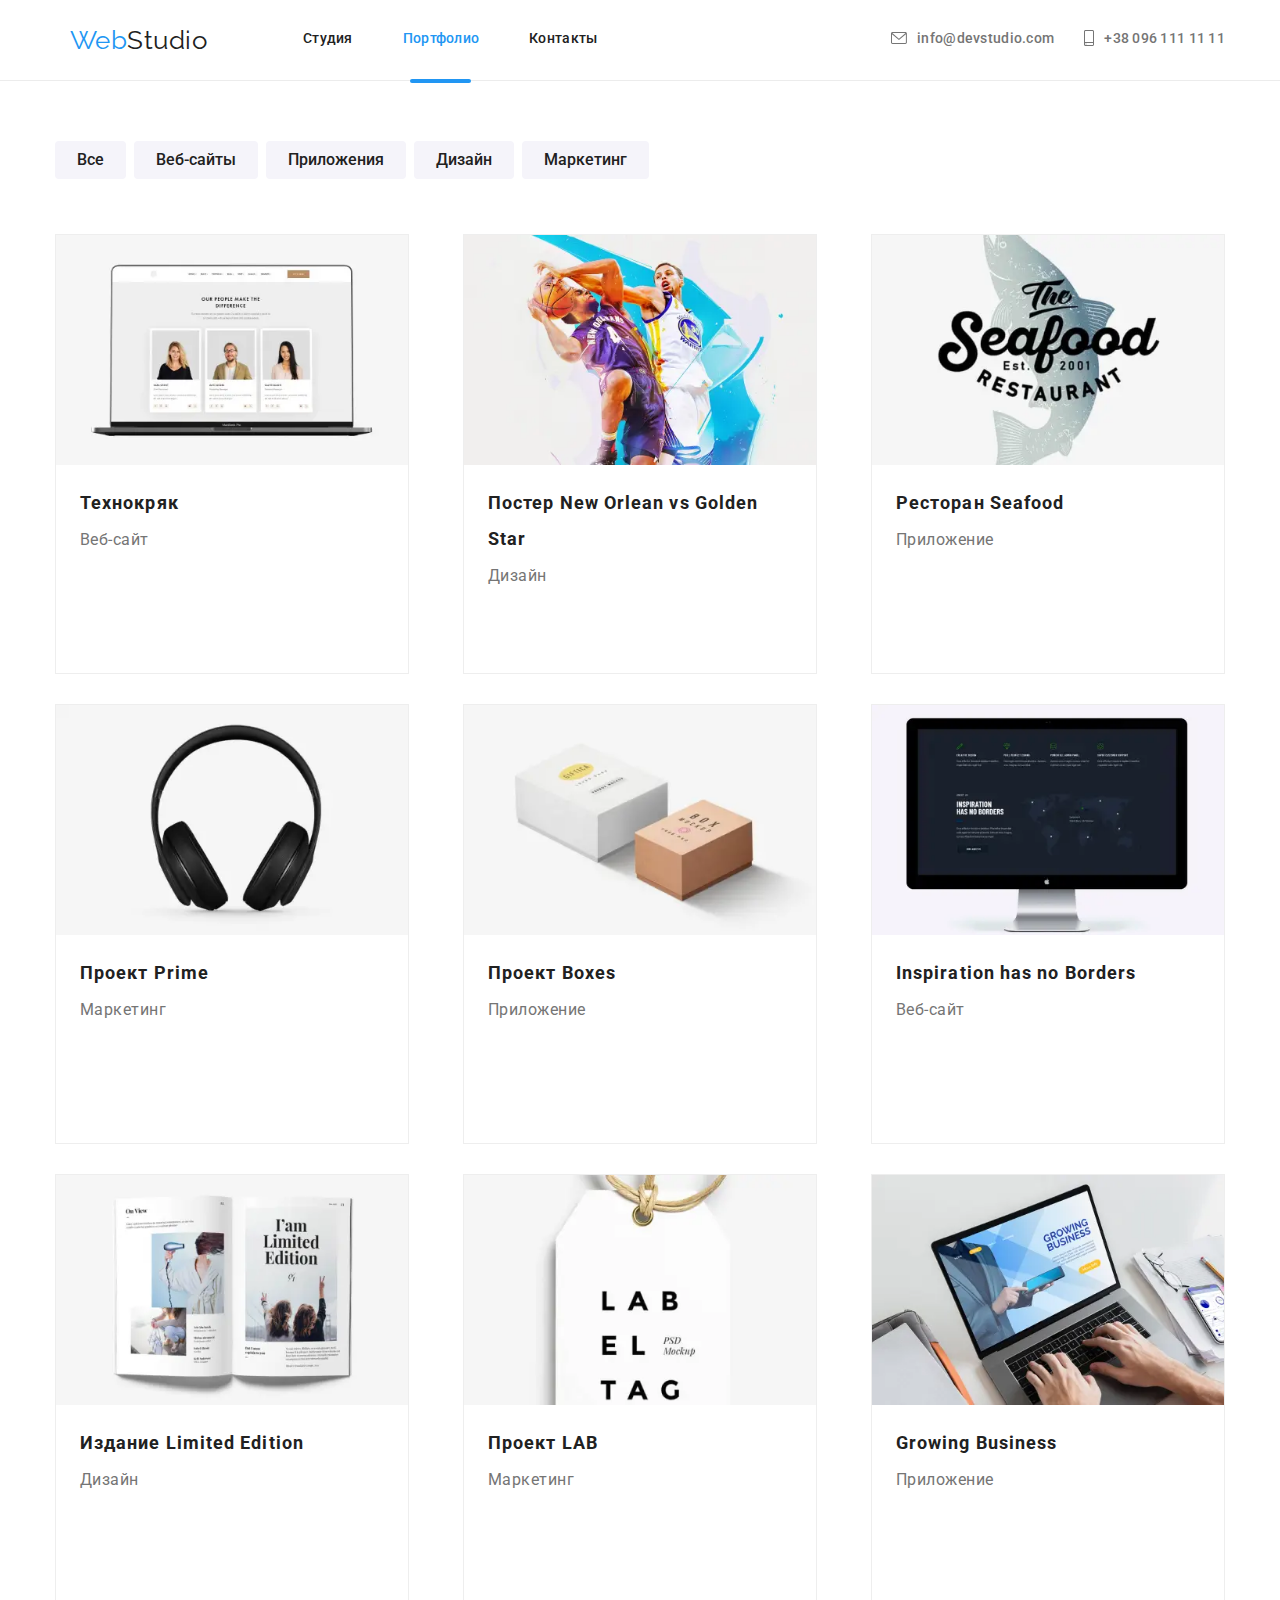
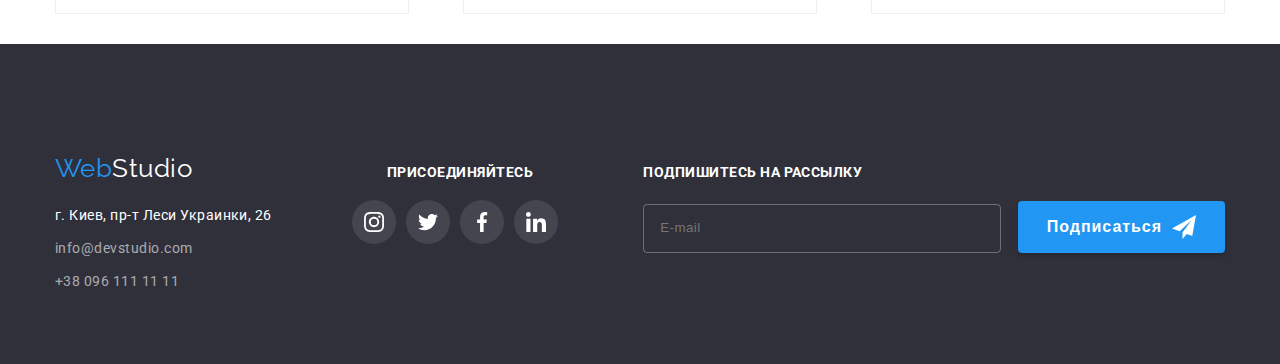
==== commit f3ed634f: "hw8" ====
--- a/portfolio.html
+++ b/portfolio.html
@@ -13,34 +13,44 @@
     <header class="header line">
         <div class="container">
             <nav class="site-nav">
-                <a href="./index.html" class="logo" aria-label="логотип сайта" lang="en"><span class="logo-accent">Web</span>Studio</a>
-                <button class="menu-button is-open" aria-expanded="true" aria-controls="menu-container" data-menu-button>...</button>
-                <div class="menu-container is-open" id="menu-container" data-menu>
+                <a href="./index.html" class="heder__logo logo" aria-label="логотип сайта" lang="en"><span class="logo-accent">Web</span>Studio</a>
+                <button type="button"
+                 class="menu-button "
+                 aria-expanded="false"
+                 aria-controls="menu-container"
+                data-menu-button>
+                <svg width="40" height="40" aria-label="переключатель мобильного меню">
+                    <use class="icon-cross"   href="./images/sprite.svg#icon-close_40px"></use>
+                    <use class="icon-menu"  href="./images/sprite.svg#icon-menu_40px"></use>
+                </svg>
+                </button>
+                <div class="menu-container " id="menu-container" data-menu>
                     <div class="navigation">
                         <ul class="site-nav-list">
-                            <li class="item"><a href="./index.html" class="site-nav-link">Студия</a></li>
-                            <li class="item"><a href="./portfolio.html" class="site-nav-link current">Портфолио</a></li>
-                            <li class="item"><a href="" class="site-nav-link">Контакты</a></li>
+                            <li class="navigation__item"><a href="./index.html" class="site-nav-link ">Студия</a></li>
+                            <li class="navigation__item"><a href="./portfolio.html" class="site-nav-link current">Портфолио</a></li>
+                            <li class="navigation__item"><a href="" class="site-nav-link">Контакты</a></li>
                         </ul>
                     </div>
                     <div class="contacts">
                         <ul class="site-nav-list-address">
-                            <li class="item">
+                            <li class="contacts__item">
                                 <a href="info@devstudio.com" class="site-nav-link mail">
                                     <svg class="mail-svg" width="16px" height="12px">
                                         <use href="./images/sprite.svg#icon-envelope-hover"></use>
                                     </svg>
                                 info@devstudio.com </a>
                             </li>
-                            <li class="item">
+                            <li class="contacts__item">
                                 <a href="mailto:tel:+380961111111" class="site-nav-link number">
                                     <svg class="number-svg" width="10px" height="16px">
                                         <use href="./images/sprite.svg#icon-smartphone"></use>
                                     </svg>
-                                +38 096 111 11 11</a>
+                                +38 096 111 11 11
+                                </a>
                             </li>
                         </ul>  
-                    </div> 
+                    </div>
                 </div>
             </nav>
         </div>
@@ -50,158 +60,338 @@
             <h1 hidden="tru">Портфолио</h1>
             <div class="container">
                 <ul class="line-button">
-                    <li class="line-button__list">
-                        <button type="button" class="button primary secondary">Все</button> 
+                    <li>
+                        <button type="button" class="line-button__portfolio button primary secondary">Все</button> 
                     </li>
-                    <li class="line-button__list">
-                        <button type="button" class="button primary secondary"> Веб-сайты</button> 
+                    <li>
+                        <button type="button" class="line-button__portfolio button primary secondary"> Веб-сайты</button> 
                     </li>
-                    <li class="line-button__list">
-                        <button type="button" class="button primary secondary">Приложения</button> 
+                    <li>
+                        <button type="button" class="line-button__portfolio button primary secondary">Приложения</button> 
                     </li>
-                    <li class="line-button__list">
-                        <button type="button" class="button primary secondary">Дизайн</button> 
+                    <li>
+                        <button type="button" class="line-button__portfolio button primary secondary">Дизайн</button> 
                     </li>
-                    <li class="line-button__list">
-                        <button type="button" class="button primary secondary">Маркетинг</button>
+                    <li>
+                        <button type="button" class="line-button__portfolio button primary secondary">Маркетинг</button>
                     </li>
                 </ul>
-
                 <ul class="flex-container">
-                    <li class="flex-element">
-                        <a href="" class="portfolio-list">
-                            <div class="portfolio-card">
-                                <img class="flex-container__img" src="images/img11.jpg" alt="Технокряк">
-                                <p class="position-portfolio">Технокряк это современная площадка распространения коронавируса. Компании используют эту платформу для цифрового шпионажа и атак на защищённые сервера конкурентов.</p>
-                            </div>
-                            
-                            <div class="portfolio-info">
-                                <h2 class="force-name">Технокряк</h2>
-                                <p class="force-text">Веб-сайт</p>
-                            </div>
-                        </a>
-
-                    </li>
-
-                    <li class="flex-element">
-                        <a href="" class="portfolio-list">
-                            <div class="portfolio-card">
-                                <img class="flex-container__img" src="images/img22.jpg" alt="Постер New Orlean vs Golden Star">
-                                <p class="position-portfolio">Lorem ipsum dolor sit amet consectetur adipisicing elit. Sint iste laborum dignissimos omnis incidunt reprehenderit animi asperiores nulla quaerat expedita assumenda dolores, temporibus veritatis quam, aut eos? Fugit, eveniet eius.</p>
-                            </div>
-                            
-                            <div class="portfolio-info">
-                                <h2 class="force-name">Постер <span lang="en">New Orlean vs Golden Star</span></h2>
-                                <p class="force-text">Дизайн</p>
-                            </div>
-                        </a>
-                    </li>
-
-                    <li class="flex-element">
-                        <a href="" class="portfolio-list">
-                            <div class="portfolio-card">
-                                <img class="flex-container__img" src="images/img33.jpg" alt="Ресторан Seafood">
-                                <p class="position-portfolio">Lorem ipsum dolor sit amet consectetur adipisicing elit. Nemo deserunt quia vitae tenetur dolor, debitis facilis, quod ad pariatur velit cumque magni. Eaque, facere explicabo unde fugit cum impedit excepturi!</p>
-                            </div>
-
-                            <div class="portfolio-info">
-                                <h2 class="force-name">Ресторан <span lang="en">Seafood</span></h2>
-                                <p class="force-text">Приложение</p>
-                            </div>
-                        </a>
-                    </li>
-
-                    <li class="flex-element">
-                        <a href="" class="portfolio-list">
-                            <div class="portfolio-card">
-                                <img class="flex-container__img" src="images/img44.jpg" alt="Проект Prime">
-                                <p class="position-portfolio">Lorem ipsum dolor sit, amet consectetur adipisicing elit. Nulla consequuntur accusamus voluptatum delectus, mollitia corrupti! Veniam tempore eligendi quo voluptate vitae, suscipit voluptatem ipsam iusto, possimus natus, architecto ab repellendus?</p>
-                            </div>
-
-                            <div class="portfolio-info">
-                                <h2 class="force-name">Проект <span lang="en">Prime</span> </h2>
-                                <p class="force-text">Маркетинг</p>
-                            </div>
-                        </a>
-                    </li>
-
-                    <li class="flex-element">
-                        <a href="" class="portfolio-list">
-                            <div class="portfolio-card">
-                                <img class="flex-container__img" src="images/img55.jpg" alt="Проект Boxes">
-                                <p class="position-portfolio">Lorem ipsum dolor sit amet, consectetur adipisicing elit. Rerum, excepturi sint tempora ullam veniam, ut nisi odit inventore, facilis repellendus exercitationem. Sit praesentium eius placeat optio doloribus et quo accusantium.</p>
-                            </div>
-                            
-                            <div class="portfolio-info">
-                                    <h2 class="force-name">Проект <span lang="en">Boxes</span></h2>
-                                <p class="force-text" >Приложение</p>
-                            </div>
-                        </a>
-                    </li>
-
-                    <li class="flex-element">
-                        <a href="" class="portfolio-list">
-                            <div class="portfolio-card">
-                                <img class="flex-container__img" src="images/img66.jpg" alt="Inspiration has no Borders">
-                                <p class="position-portfolio">Lorem ipsum dolor sit amet consectetur adipisicing elit. Consequuntur doloribus odit, consequatur debitis fuga reprehenderit optio ipsam autem sunt et illo? Ipsa quam excepturi tenetur veritatis delectus dignissimos minima nesciunt?</p>
-                            </div>
-                            
-                            <div class="portfolio-info">
-                                    <h2 lang="en"class="force-name">Inspiration has no Borders</h2>
-                                <p class="force-text" >Веб-сайт</p>
-                            </div>
-                        </a>
-                    </li>
-
-                    <li class="flex-element">
-                        <a href="" class="portfolio-list">
-                            <div class="portfolio-card">
-                                <img class="flex-container__img" src="images/img77.jpg" alt="Издание Limited Edition">
-                                <p class="position-portfolio">Lorem ipsum dolor sit amet consectetur, adipisicing elit. Vel exercitationem earum reiciendis praesentium tenetur iusto in, illo rerum harum eos totam ipsam consequuntur, magni inventore ullam placeat, corporis adipisci nesciunt.</p>
-                            </div>
-
-                            <div class="portfolio-info">
-                                <h2 class="force-name">Издание <span lang="en"> Limited Edition</span></h2>
-                                <p class="force-text">Дизайн</p>
-                            </div>
-                        </a>
-                    </li>
-
-                    <li class="flex-element">
-                        <a href="" class="portfolio-list">
-                            <div class="portfolio-card">
-                                <img class="flex-container__img" src="images/img88.jpg" alt="Проект LAB">
-                                <p class="position-portfolio">Lorem ipsum dolor sit amet consectetur adipisicing elit. Sint asperiores fuga enim laborum quod. Repellendus quis eveniet at? Placeat illo autem quidem. Fuga ullam possimus laudantium maxime officiis nulla molestiae.</p>
-                            </div>
-                            
-                            <div class="portfolio-info">
-                                <h2 class="force-name">Проект <span lang="en">LAB</span></h2>
-                                <p class="force-text" >Маркетинг</p>
-                            </div>
-                        </a>
-                    </li>
-
-                    <li class="flex-element">
-                        <a href="" class="portfolio-list">
-                            <div class="portfolio-card">
-                                <img class="flex-container__img" src="images/img99.jpg" alt="Growing Business">
-                                <p class="position-portfolio">Lorem ipsum dolor sit amet consectetur adipisicing elit. Illum atque hic praesentium animi natus recusandae cupiditate? Explicabo nam error atque at? Perspiciatis rem quia iste numquam fuga dignissimos cupiditate sit.</p>
-                            </div>
-                            
-                            <div class="portfolio-info">
-                                <h2 lang="en"class="force-name">Growing Business</h2>
-                                <p class="force-text" >Приложение</p>
-                            </div>
-                        </a>
-                    </li>
-
-                </ul>
+                                    <li class="flex-element">
+                                        <a href="" class="portfolio-list">
+                                            <div class="portfolio-card">
+                                                <picture>
+                                                    <source 
+                                                        srcset="./images/img11-1х.webp 1x, ./images/img11-2х.webp 2x"
+                                                         media="(min-width: 480px)" type="image/webp">
+                                                    <source 
+                                                        srcset="./images/img11-1х.jpg 1x, ./images/img11-2х.jpg 2x"
+                                                         media="(min-width: 480px)" >
+                                                    <source 
+                                                        srcset="./images/img11-t1x.webp 1x, ./images/img11-t2x.webp 2x"
+                                                         media="(min-width: 768px)" type="image/webp">
+                                                   <source 
+                                                         srcset="./images/img11-t1x.jpg 1x, ./images/img11-t2x.jpg 2x"
+                                                          media="(min-width: 768px)" >     
+                                                    <source 
+                                                        srcset="./images/img11.webp 1x, ./images/img11-d2x.webp"
+                                                         media="(min-width: 1200px)" type="image/webp">
+                                                    <source 
+                                                        srcset="./images/img11.webp 1x, ./images/img11-d2x.webp 2x"
+                                                         media="(min-width: 1200px)" >
+                
+                                                    <img src="images/img11.jpg" alt="Технокряк">
+                                                        
+                                                </picture>
+                                                <p class="position-portfolio">Технокряк это современная площадка распространения коронавируса. Компании используют эту платформу для цифрового шпионажа и атак на защищённые сервера конкурентов.</p>
+                                            </div>
+                                            
+                                            <div class="portfolio-info">
+                                                <h2 class="force-name">Технокряк</h2>
+                                                <p class="force-text">Веб-сайт</p>
+                                            </div>
+                                        </a>
+                
+                                    </li>
+                
+                                    <li class="flex-element">
+                                        <a href="" class="portfolio-list">
+                                            <div class="portfolio-card">
+                                                <picture>
+                                                    <source 
+                                                        srcset="./images/img22-1х.webp 1x, ./images/img22-2х.webp 2x"
+                                                         media="(min-width: 480px)" type="image/webp">
+                                                    <source 
+                                                        srcset="./images/img22-1х.jpg 1x, ./images/img22-2х.jpg 2x"
+                                                         media="(min-width: 480px)" >
+                                                    <source 
+                                                        srcset="./images/img22-t1x.webp 1x, ./images/img22-t2x.webp 2x"
+                                                         media="(min-width: 768px)" type="image/webp">
+                                                   <source 
+                                                         srcset="./images/img22-t1x.jpg 1x, ./images/img22-t2x.jpg 2x"
+                                                          media="(min-width: 768px)" >     
+                                                    <source 
+                                                        srcset="./images/img22.webp 1x, ./images/img22-d2x.webp"
+                                                         media="(min-width: 1200px)" type="image/webp">
+                                                    <source 
+                                                        srcset="./images/img22.webp 1x, ./images/img22-d2x.webp 2x"
+                                                         media="(min-width: 1200px)" >
+                                                <img src="images/img22.jpg" alt="Постер New Orlean vs Golden Star">                                      
+                                                </picture>
+                                                <p class="position-portfolio">Lorem ipsum dolor sit amet consectetur adipisicing elit. Sint iste laborum dignissimos omnis incidunt reprehenderit animi asperiores nulla quaerat expedita assumenda dolores, temporibus veritatis quam, aut eos? Fugit, eveniet eius.</p>
+                                            </div>
+                                            
+                                            <div class="portfolio-info">
+                                                <h2 class="force-name">Постер <span lang="en">New Orlean vs Golden Star</span></h2>
+                                                <p class="force-text">Дизайн</p>
+                                            </div>
+                                        </a>
+                                    </li>
+                
+                                    <li class="flex-element">
+                                        <a href="" class="portfolio-list">
+                                            <div class="portfolio-card">
+                                                <picture>
+                                                    <source 
+                                                        srcset="./images/img33-1х.webp 1x, ./images/img33-2х.webp 2x"
+                                                         media="(min-width: 480px)" type="image/webp">
+                                                    <source 
+                                                        srcset="./images/img33-1х.jpg 1x, ./images/img33-2х.jpg 2x"
+                                                         media="(min-width: 480px)" >
+                                                    <source 
+                                                        srcset="./images/img33-t1x.webp 1x, ./images/img33-t2x.webp 2x"
+                                                         media="(min-width: 768px)" type="image/webp">
+                                                   <source 
+                                                         srcset="./images/img33-t1x.jpg 1x, ./images/img33-t2x.jpg 2x"
+                                                          media="(min-width: 768px)" >     
+                                                    <source 
+                                                        srcset="./images/img33.webp 1x, ./images/img33-d2x.webp"
+                                                         media="(min-width: 1200px)" type="image/webp">
+                                                    <source 
+                                                        srcset="./images/img33.webp 1x, ./images/img33-d2x.webp 2x"
+                                                         media="(min-width: 1200px)" >
+                
+                                                    <img src="images/img33.jpg" alt="Ресторан Seafood">                                      
+                                                </picture>
+                                                <p class="position-portfolio">Lorem ipsum dolor sit amet consectetur adipisicing elit. Nemo deserunt quia vitae tenetur dolor, debitis facilis, quod ad pariatur velit cumque magni. Eaque, facere explicabo unde fugit cum impedit excepturi!</p>
+                                            </div>
+                
+                                            <div class="portfolio-info">
+                                                <h2 class="force-name">Ресторан <span lang="en">Seafood</span></h2>
+                                                <p class="force-text">Приложение</p>
+                                            </div>
+                                        </a>
+                                    </li>
+                                    <li class="flex-element">
+                                        <a href="" class="portfolio-list">
+                                            <div class="portfolio-card">
+                                                <picture>
+                                                    <source 
+                                                        srcset="./images/img44-1х.webp 1x, ./images/img44-2х.webp 2x"
+                                                         media="(min-width: 480px)" type="image/webp">
+                                                    <source 
+                                                        srcset="./images/img44-1х.jpg 1x, ./images/img44-2х.jpg 2x"
+                                                         media="(min-width: 480px)" >
+                                                    <source 
+                                                        srcset="./images/img44-t1x.webp 1x, ./images/img44-t2x.webp 2x"
+                                                         media="(min-width: 768px)" type="image/webp">
+                                                   <source 
+                                                         srcset="./images/img44-t1x.jpg 1x, ./images/img44-t2x.jpg 2x"
+                                                          media="(min-width: 768px)" >     
+                                                    <source 
+                                                        srcset="./images/img44.webp 1x, ./images/img44-d2x.webp"
+                                                         media="(min-width: 1200px)" type="image/webp">
+                                                    <source 
+                                                        srcset="./images/img44.webp 1x, ./images/img44-d2x.webp 2x"
+                                                         media="(min-width: 1200px)" >
+                
+                                                    <img src="images/img44.jpg" alt="Проект Prime">                                      
+                                                </picture>
+                                                <p class="position-portfolio">Lorem ipsum dolor sit, amet consectetur adipisicing elit. Nulla consequuntur accusamus voluptatum delectus, mollitia corrupti! Veniam tempore eligendi quo voluptate vitae, suscipit voluptatem ipsam iusto, possimus natus, architecto ab repellendus?</p>
+                                            </div>
+                
+                                            <div class="portfolio-info">
+                                                <h2 class="force-name">Проект <span lang="en">Prime</span> </h2>
+                                                <p class="force-text">Маркетинг</p>
+                                            </div>
+                                        </a>
+                                    </li>
+                
+                                    <li class="flex-element">
+                                        <a href="" class="portfolio-list">
+                                            <div class="portfolio-card">
+                                                <picture>
+                                                    <source 
+                                                        srcset="./images/img55-1х.webp 1x, ./images/img55-2х.webp 2x"
+                                                         media="(min-width: 480px)" type="image/webp">
+                                                    <source 
+                                                        srcset="./images/img55-1х.jpg 1x, ./images/img55-2х.jpg 2x"
+                                                         media="(min-width: 480px)" >
+                                                    <source 
+                                                        srcset="./images/img55-t1x.webp 1x, ./images/img55-t2x.webp 2x"
+                                                         media="(min-width: 768px)" type="image/webp">
+                                                   <source 
+                                                         srcset="./images/img55-t1x.jpg 1x, ./images/img55-t2x.jpg 2x"
+                                                          media="(min-width: 768px)" >     
+                                                    <source 
+                                                        srcset="./images/img55.webp 1x, ./images/img55-d2x.webp"
+                                                         media="(min-width: 1200px)" type="image/webp">
+                                                    <source 
+                                                        srcset="./images/img55.webp 1x, ./images/img55-d2x.webp 2x"
+                                                         media="(min-width: 1200px)" >
+                                                     <img src="images/img55.jpg" alt="Проект Boxes">                                      
+                                                </picture>
+                                                <p class="position-portfolio">Lorem ipsum dolor sit amet, consectetur adipisicing elit. Rerum, excepturi sint tempora ullam veniam, ut nisi odit inventore, facilis repellendus exercitationem. Sit praesentium eius placeat optio doloribus et quo accusantium.</p>
+                                            </div>
+                                            
+                                            <div class="portfolio-info">
+                                                    <h2 class="force-name">Проект <span lang="en">Boxes</span></h2>
+                                                <p class="force-text" >Приложение</p>
+                                            </div>
+                                        </a>
+                                    </li>
+                
+                                    <li class="flex-element">
+                                        <a href="" class="portfolio-list">
+                                            <div class="portfolio-card">
+                                                <picture>
+                                                    <source 
+                                                        srcset="./images/img66-1х.webp 1x, ./images/img66-2х.webp 2x"
+                                                         media="(min-width: 480px)" type="image/webp">
+                                                    <source 
+                                                        srcset="./images/img66-1х.jpg 1x, ./images/img66-2х.jpg 2x"
+                                                         media="(min-width: 480px)" >
+                                                    <source 
+                                                        srcset="./images/img66-t1x.webp 1x, ./images/img66-t2x.webp 2x"
+                                                         media="(min-width: 768px)" type="image/webp">
+                                                   <source 
+                                                         srcset="./images/img66-t1x.jpg 1x, ./images/img66-t2x.jpg 2x"
+                                                          media="(min-width: 768px)" >     
+                                                    <source 
+                                                        srcset="./images/img66.webp 1x, ./images/img66-d2x.webp"
+                                                         media="(min-width: 1200px)" type="image/webp">
+                                                    <source 
+                                                        srcset="./images/img66.webp 1x, ./images/img66-d2x.webp 2x"
+                                                         media="(min-width: 1200px)" >
+                                                    <img src="images/img66.jpg" alt="Inspiration has no Borders">                                      
+                                                </picture>
+                                                <p class="position-portfolio">Lorem ipsum dolor sit amet consectetur adipisicing elit. Consequuntur doloribus odit, consequatur debitis fuga reprehenderit optio ipsam autem sunt et illo? Ipsa quam excepturi tenetur veritatis delectus dignissimos minima nesciunt?</p>
+                                            </div>
+                                            
+                                            <div class="portfolio-info">
+                                                    <h2 lang="en"class="force-name">Inspiration has no Borders</h2>
+                                                <p class="force-text" >Веб-сайт</p>
+                                            </div>
+                                        </a>
+                                    </li>
+                                    <li class="flex-element">
+                                        <a href="" class="portfolio-list">
+                                            <div class="portfolio-card">
+                                                <picture>
+                                                    <source 
+                                                        srcset="./images/img77-1х.webp 1x, ./images/img77-2х.webp 2x"
+                                                         media="(min-width: 480px)" type="image/webp">
+                                                    <source 
+                                                        srcset="./images/img77-1х.jpg 1x, ./images/img77-2х.jpg 2x"
+                                                         media="(min-width: 480px)" >
+                                                    <source 
+                                                        srcset="./images/img77-t1x.webp 1x, ./images/img77-t2x.webp 2x"
+                                                         media="(min-width: 768px)" type="image/webp">
+                                                   <source 
+                                                         srcset="./images/img77-t1x.jpg 1x, ./images/img77-t2x.jpg 2x"
+                                                          media="(min-width: 768px)" >     
+                                                    <source 
+                                                        srcset="./images/img77.webp 1x, ./images/img77-d2x.webp"
+                                                         media="(min-width: 1200px)" type="image/webp">
+                                                    <source 
+                                                        srcset="./images/img77.webp 1x, ./images/img77-d2x.webp 2x"
+                                                         media="(min-width: 1200px)" >
+                                                    <img src="images/img77.jpg" alt="Издание Limited Edition">                                      
+                                                </picture>
+                                                <p class="position-portfolio">Lorem ipsum dolor sit amet consectetur, adipisicing elit. Vel exercitationem earum reiciendis praesentium tenetur iusto in, illo rerum harum eos totam ipsam consequuntur, magni inventore ullam placeat, corporis adipisci nesciunt.</p>
+                                            </div>
+                
+                                            <div class="portfolio-info">
+                                                <h2 class="force-name">Издание <span lang="en"> Limited Edition</span></h2>
+                                                <p class="force-text">Дизайн</p>
+                                            </div>
+                                        </a>
+                                    </li>
+                                     <li class="flex-element">
+                                        <a href="" class="portfolio-list">
+                                            <div class="portfolio-card">
+                                                <picture>
+                                                    <source 
+                                                        srcset="./images/img88-1х.webp 1x, ./images/img88-2х.webp 2x"
+                                                         media="(min-width: 480px)" type="image/webp">
+                                                    <source 
+                                                        srcset="./images/img88-1х.jpg 1x, ./images/img88-2х.jpg 2x"
+                                                         media="(min-width: 480px)" >
+                                                    <source 
+                                                        srcset="./images/img88-t1x.webp 1x, ./images/img88-t2x.webp 2x"
+                                                         media="(min-width: 768px)" type="image/webp">
+                                                   <source 
+                                                         srcset="./images/img88-t1x.jpg 1x, ./images/img88-t2x.jpg 2x"
+                                                          media="(min-width: 768px)" >     
+                                                    <source 
+                                                        srcset="./images/img88.webp 1x, ./images/img88-d2x.webp"
+                                                         media="(min-width: 1200px)" type="image/webp">
+                                                    <source 
+                                                        srcset="./images/img88.webp 1x, ./images/img88-d2x.webp 2x"
+                                                         media="(min-width: 1200px)" >
+                                                    <img src="images/img88.jpg" alt="Проект LAB">                                      
+                                                </picture>
+                                                <p class="position-portfolio">Lorem ipsum dolor sit amet consectetur adipisicing elit. Sint asperiores fuga enim laborum quod. Repellendus quis eveniet at? Placeat illo autem quidem. Fuga ullam possimus laudantium maxime officiis nulla molestiae.</p>
+                                            </div>
+                                            
+                                            <div class="portfolio-info">
+                                                <h2 class="force-name">Проект <span lang="en">LAB</span></h2>
+                                                <p class="force-text">Маркетинг</p>
+                                            </div>
+                                        </a>
+                                    </li>
+                                     <li class="flex-element">
+                                        <a href="" class="portfolio-list">
+                                            <div class="portfolio-card">
+                                                <picture>
+                                                    <source 
+                                                        srcset="./images/img99-1х.webp 1x, ./images/img99-2х.webp 2x"
+                                                         media="(min-width: 480px)" type="image/webp">
+                                                    <source 
+                                                        srcset="./images/img99-1х.jpg 1x, ./images/img99-2х.jpg 2x"
+                                                         media="(min-width: 480px)" >
+                                                    <source 
+                                                        srcset="./images/img99-t1x.webp 1x, ./images/img99-t2x.webp 2x"
+                                                         media="(min-width: 768px)" type="image/webp">
+                                                   <source 
+                                                         srcset="./images/img99-t1x.jpg 1x, ./images/img99-t2x.jpg 2x"
+                                                          media="(min-width: 768px)" >     
+                                                    <source 
+                                                        srcset="./images/img99.webp 1x, ./images/img99-d2x.webp"
+                                                         media="(min-width: 1200px)" type="image/webp">
+                                                    <source 
+                                                        srcset="./images/img99.webp 1x, ./images/img99-d2x.webp 2x"
+                                                         media="(min-width: 1200px)" >
+                                                    <img src="images/img99.jpg" alt="Growing Business">                                      
+                                                </picture>
+                                                <p class="position-portfolio">Lorem ipsum dolor sit amet consectetur adipisicing elit. Illum atque hic praesentium animi natus recusandae cupiditate? Explicabo nam error atque at? Perspiciatis rem quia iste numquam fuga dignissimos cupiditate sit.</p>
+                                            </div>
+                                            
+                                            <div class="portfolio-info">
+                                                <h2 lang="en"class="force-name">Growing Business</h2>
+                                                <p class="force-text" >Приложение</p>
+                                            </div>
+                                        </a>
+                                    </li>
+                
+                                </ul>
         </section>
     </main>
     <footer class="footer">
         <div class="container">
+            
             <address class="address-icon">
-                <div>
+                <div class="address-icon__contacts">
                     <a href="./index.html" class="logo" aria-label="логотип сайта" lang="en"><span class="logo-accent">Web</span><span class="footer-logo">Studio</span></a>
                     <ul class="footer-list-address">
                         <li class="footer-address">
@@ -215,7 +405,6 @@
                         </li>
                     </ul>
                 </div>
-                
                 <div class="address-box">
                     <p class="join">Присоединяйтесь</p>
                     <ul class="svg-icon">
@@ -264,5 +453,8 @@
             </address>
         </div>
     </footer>
+
+    <script src="./js/modal.js"></script>
+        <script src="./js/menu.js"></script>
 </body>
 </html>--- a/css/main.min.css
+++ b/css/main.min.css
@@ -1,2 +1,2 @@
-:root{--primary-texst-color: rgba(117, 117, 117, 1);--title-texst-color: #212121;--accent-color: #2196F3;--primary-white-color: #FFFFFF;--primary-background-color: #e5e5e5;--icon-color: #AFB1B8;--timing-function: 250ms cubic-bezier(0.4, 0, 0.2, 1)}:root{-moz-tab-size:4;tab-size:4}h1,h2,h3,h4,p,ul{margin:0px;padding:0px}body{font-family:Roboto, sans-serif;letter-spacing:0.03em;margin:0}body.modal-open{overflow:hidden}main{background-color:var(--primary-white-color)}ul{padding-inline-start:0px}li{list-style-type:none}a{text-decoration:none;transition:var(--timing-function)}img{display:block;max-width:100%;height:auto}.container{padding-left:15px;padding-right:15px;margin-left:auto;margin-right:auto;border:none}@media screen and (min-width: 480px){.container{width:480px}}@media screen and (min-width: 768px){.container{width:768px}}@media screen and (min-width: 1200px){.container{width:1200px}}.site-nav{align-items:center}.site-nav .item{outline:1px solid transparent}.header{border-bottom:1px solid #ECECEC;background-color:var(--primary-white-color)}.header .line{height:0px;left:0px;top:80px;border:1px solid #ECECEC}.site-nav-link{display:block;color:var(--title-texst-color);font-weight:500;font-size:14px;line-height:16px;letter-spacing:0.02em}.site-nav-link:hover,.site-nav-link:focus{color:var(--accent-color)}.site-nav-link.mail{align-items:center;font-style:normal;color:var(--primary-texst-color)}.site-nav-link.mail:hover,.site-nav-link.mail:focus{color:var(--accent-color)}.site-nav-link.number{align-items:center;font-style:normal;color:var(--primary-text-color);fill:var(--title-texst-color)}.site-nav-link.number:hover,.site-nav-link.number:focus{color:var(--accent-color)}.mail-svg{fill:currentColor}.number-svg{fill:currentColor}.current::after{content:'';transform:translateY(33px);left:0;bottom:0px;display:block;width:100%;height:4px;border-radius:2px;background-color:var(--accent-color)}.current{color:var(--accent-color)}@media screen and (max-width: 767px){.menu-container{display:none;position:absolute;top:100%;left:0;width:100%}.menu-container.is-open{display:block}}.mobile-menu{position:fixed;top:0;left:0;width:100%;height:100%;background-color:#000;z-index:999;transform:translateX(-100%);transition:transform 500ms li}.mobile-menu.is-open{transform:translateX(0)}.mobile-menu.content{height:100%;background-color:#fff;width:70%}.hero-title{color:var(--primary-white-color);font-weight:900;text-transform:uppercase;padding-top:118px;padding-bottom:30px;font-size:24px;line-height:1.61}@media screen and (min-width: 1200px){.hero-title{font-size:44px;line-height:1.36}}.hero{background-color:#2F303A;background-image:linear-gradient(rgba(47,48,58,0.4), rgba(47,48,58,0.4)),url("../images/hero.jpg");background-repeat:no-repeat;background-size:cover;border:1px solid transparent;min-height:400px}.container.hero-box{text-align:center}.button-one{display:inline-block;padding:10px 32px;margin-bottom:118px;border-radius:4px;text-align:center;height:50px;color:var(--primary-white-color);background-color:var(--accent-color);font-weight:500;font-size:16px;line-height:1.62;border:none;border-radius:4px;cursor:pointer;box-shadow:0px 4px 4px rgba(0,0,0,0.15)}.button-one:hover,.button-one:focus{color:var(--primary-white-color);background-color:var(--accent-color)}.footer-form input::placeholder{font-weight:400;font-size:16px;color:var(--primary-white-color)}.footer-form-paragraph{font-weight:700;font-size:14px;line-height:1.14;text-transform:uppercase;font-style:normal;font-weight:bold;color:var(--primary-white-color);margin-bottom:20px}.e-mail{line-height:1.25;letter-spacing:0.03em;padding-top:15px;padding-bottom:15px;padding-left:16px;border:1px solid rgba(255,255,255,0.3);border-radius:4px;background-color:transparent;margin-right:12px;width:450px}.footer-form-button{align-items:center;font-weight:bold;font-size:16px;line-height:1.88;text-align:center;letter-spacing:0.06em;color:var(--primary-white-color);background-color:var(--accent-color);box-shadow:0px 4px 4px rgba(0,0,0,0.15);border-radius:4px;border:1px solid transparent;padding:10px 28px}@media screen and (max-width: 767px){.footer-form-button{margin-top:20px}}html{line-height:1.15;-webkit-text-size-adjust:100%}*,::after,::before{box-sizing:border-box}.footer{background:#2F303A;height:603px;text-align:center;padding-top:60px;padding-bottom:60px}.footer.logo{font-family:Raleway;font-style:normal}.footer-list-address{margin-top:20px;margin-right:10px}.footer-address{margin-top:9px}.footer-list-link{font-family:Roboto;font-style:normal;font-weight:400;font-style:400;font-size:14px;line-height:1.71;color:rgba(255,255,255,0.6)}.footer-list-link:hover,.footer-list-link:focus{color:var(--accent-color)}.footer-list-link.address:hover,.footer-list-link.address:focus{color:var(--accent-color)}.footer-list-link.address{color:var(--primary-white-color)}.join{margin-bottom:20px;font-weight:bold;font-size:14px;line-height:16px;font-style:normal;text-transform:uppercase;color:#FFFFFF}.site-nav-link.number:hover,.site-nav-link.number:focus{color:var(--accent-color)}.site-nav-link.number{color:#757575}.address-icon{align-items:baseline;justify-content:flex-start}.svg-icon{display:flex;justify-content:center}.svg-list-icon{width:20px;height:20px}@media screen and (max-width: 767px){.address-box{margin-top:60px;margin-bottom:60px}}@media screen and (min-width: 1200px){.address-box{flex-direction:column-reverse;margin-left:80px}}s .svg-list-link{width:44px;height:44px}.svg-list-item{align-items:center;justify-content:center;display:inline-flex;padding:12px;margin-right:10px;width:44px;height:44px;background-color:rgba(255,255,255,0.1);border-radius:50%;fill:var(--primary-white-color)}.svg-list-item:hover,.svg-list-item:focus{color:var(--primary-white-color);background-color:var(--accent-color)}.customers{padding-top:60px;padding-bottom:60px}.section-customers-title{margin-bottom:30px;font-weight:bold;font-size:36px;line-height:1.17;text-align:center;color:var(--title-texst-color)}.customers-list-link{align-items:center;justify-content:center;display:inline-flex;box-sizing:border-box;border-radius:4px;cursor:pointer}.customers-list-item{display:flex;justify-content:center;align-items:center;width:210px;height:90px;border:1px solid var(--icon-color);fill:#AFB1B8;background-color:#fff;color:var(--icon-color);border-radius:4px}.customers-list-item:hover,.customers-list-item:focus{border-color:var(--accent-color);color:var(--accent-color)}.customers-svg{height:40px;fill:currentColor}.customers-list{display:flex;flex-wrap:wrap}@media screen and (max-width: 1600px){.customers-list{margin-left:-30px;margin-bottom:-30px}}@media screen and (max-width: 1600px){.customers-list-link{margin-left:30px;margin-bottom:30px}}@media screen and (max-width: 767px){.section-images{display:none}}.section-images-title{font-weight:bold;font-size:36px;line-height:1.17;text-align:center;color:var(--title-texst-color);padding-bottom:50px}.section-images-link{position:relative}.position{display:block;position:absolute;width:100%;left:0px;bottom:0px;align-items:center;text-transform:uppercase;position:absolute;font-style:normal;font-weight:bold;font-size:14px;line-height:1.14;text-align:center;text-transform:uppercase;color:var(--primary-white-color);background:rgba(47,48,58,0.8)}.section-skills__background{display:flex;justify-content:center;padding:25px 100px;background-color:#F5F4FA}.section-title{color:var(--title-texst-color);font-weight:700;font-size:14px;line-height:16px;text-transform:uppercase;text-align:center;padding-top:30px}.feature-list{display:flex;flex-wrap:wrap;justify-content:space-between}.text{padding-top:10px}@media screen and (max-width: 767px){.text{height:50px}}@media screen and (min-width: 768px){.text{height:75px}}.feature-list .text{font-style:400;font-size:14px;line-height:1.71;color:var(--primary-texst-color)}@media screen and (max-width: 767px){.item:not(:last-child){margin-bottom:30px}}.section-skills{padding-top:60px;padding-bottom:60px;background-color:var(--primary-white-color)}.section-team{background-color:#F5F4FA}@media screen and (min-width: 768px){.section-team{padding-top:60px;padding-bottom:60px}}@media screen and (min-width: 1200px){.section-team{padding-top:94px;padding-bottom:94px}}.section-team-title{font-weight:bold;font-size:36px;line-height:1.17;text-align:center;color:var(--title-texst-color);padding-top:60px}.team-list{justify-content:space-between;padding-bottom:60px}.team-title-name{font-weight:500;font-size:16px;line-height:19px;color:var(--title-texst-color);padding-top:30px;padding-bottom:10px}.team-title-skills{font-weight:400;font-size:16px;line-height:19px;color:var(--primary-texst-color);padding-bottom:30px}.team-title-info{background-color:var(--primary-white-color);text-align:center;align-items:center}@media screen and (min-width: 1200px){.team-list .team-list-link+.team-list-link{margin-left:30px}}.team-list-link{box-shadow:0px 1px 3px rgba(0,0,0,0.12),0px 1px 1px rgba(0,0,0,0.14),0px 2px 1px rgba(0,0,0,0.2);border-radius:0px 0px 4px 4px;margin-top:30px}.team-icon{justify-content:center;display:flex;padding-bottom:30px}.team-icon.team{--icon-color: currentColor}.svg-list-item.team{fill:var(--icon-color)}.svg-list-item.team:hover,.svg-list-item.team:focus{background-color:var(--accent-color);fill:var(--primary-white-color)}.section-team__img{width:450px;height:460px}.force-name{font-weight:700;font-size:18px;line-height:2;letter-spacing:0.06em;color:var(--title-texst-color)}.force-text{font-weight:400;font-size:16px;line-height:1.875;letter-spacing:0.03em;color:var(--primary-texst-color);margin-top:4px}.flex-container{display:flex;flex-wrap:wrap;justify-content:space-between}.portfolio-info{background-color:var(--primary-white-color);padding-top:20px;padding-bottom:20px;padding-left:24px;padding-right:24px}img{display:block}.flex-element{width:450px;height:404px;margin-bottom:30px;border:1px solid #eeeeee}.flex-element:nth-child(3n){margin-right:0px}.portfolio-list{display:flex;flex-direction:column;background:#FFFFFF;box-sizing:border-box;margin-top:30px}.portfolio-list:hover,.portfolio-list:focus{box-shadow:0px 1px 1px rgba(0,0,0,0.12),0px 4px 4px rgba(0,0,0,0.06),1px 4px 6px rgba(0,0,0,0.16)}.portfolio-list:nth-child(-n+3){margin-top:0}.portfolio-list:hover .position-portfolio,.portfolio-list:focus .position-portfolio{opacity:1;transform:translateY(0)}.flex-container:nth-last-child(-n+3){margin-bottom:0px}.portfolio-card{position:relative;overflow:hidden}.position-portfolio{display:block;position:absolute;width:100%;height:100%;left:0px;bottom:0px;align-items:center;opacity:0;font-style:normal;font-weight:normal;font-size:18px;line-height:1.555;color:var(--primary-white-color);background:rgba(33,150,243,0.9);transition:var(--timing-function);overflow:hidden;transform:translateY(100%)}.flex-container__img{width:450px;height:294px}.line-button__list{padding-left:8px;padding-top:15px}.line-button{display:flex;justify-content:start;margin-top:60px;margin-bottom:40px;flex-wrap:wrap}@media screen and (min-width: 1200px){.line-button{margin-top:94px;margin-bottom:50px}}.button.primary.secondary{display:inline-block;padding:6px 22px;border-radius:4px;background-color:#f5f4fa;color:var(--title-texst-color);border:transparent;text-align:center;border:none;border-radius:4px;font-family:Roboto;font-style:normal;font-weight:500;font-size:16px;line-height:1.62;cursor:pointer;transition:var(--timing-function)}.button.primary:hover,.button.primary:focus{color:var(--primary-white-color);background-color:var(--accent-color)}.is-hidden{visibility:hidden;opacity:0;pointer-events:none}.modal{position:absolute;top:50%;left:50%;transform:translate(-50%, -50%);margin-top:93px;margin-right:15px;width:450px;min-height:609px;background-color:var(--primary-white-color);border-radius:4px;animation-duration:1000ms;animation-iteration-count:1;animation-iteration-count:1}.close-btn{position:absolute;top:8px;right:8px;bottom:8px;width:30px;height:30px;background-color:var(--primary-white-color);border:1px solid rgba(0,0,0,0.1);border-radius:50%}.close-btn:hover .close-icon,.close-btn:hover .close-icon{fill:var(--accent-color)}.close-icon{position:absolute;top:50%;left:50%;transform:translate(-50%, -50%);fill:#000000;transition:var(--timing-function)}.modal-title{font-style:normal;font-weight:bold;font-size:20px;line-height:23px;text-align:center;margin-bottom:12px}.form{padding:40px}.form-input{width:100%;padding:12px 16px;border:1px solid rgba(33,33,33,0.2);border-radius:4px;resize:none;margin:0;font:inherit;padding-left:42px}.form-input.comment{width:100%;padding:12px 16px;border:1px solid rgba(33,33,33,0.2);border-radius:4px;resize:none;margin:0;font:inherit}.form-input:focus+.form-label,.form-input:not(:placeholder-shown)+.form-label{transform:translateY(-50px)}.form-input:focus,.form-input:hover{outline:none;border-color:var(--accent-color);transition:var(--timing-function)}.form-input:hover+.form-svg,.form-input:focus+.form-svg{fill:var(--accent-color);transition:var(--timing-function)}.button-one.form-button{display:block;margin:auto}.form-lable{font-weight:normal;font-size:12px;line-height:1.16;color:#757575;margin-left:5px;cursor:pointer}.form-lable.check{font-weight:normal;font-size:12px;line-height:1.16;color:#757575}.conditions{text-decoration-skip-ink:none;font-size:12px;line-height:1.71;color:var(--accent-color);text-decoration:underline;display:inline-block}.form-label-checkbox{text-align:center;padding-top:25px;padding-bottom:30px}.form-svg{position:absolute;left:15px;top:33%}.form-lable-svg{position:relative;display:block;margin-top:4px;margin-bottom:10px}.logo{color:var(--title-texst-color);width:145px;height:31px;left:215px;top:24px;font-family:Raleway;font-size:26px;line-height:1.2;font-style:normal}.logo-accent{color:var(--accent-color)}.footer-logo{color:var(--primary-white-color)}.backdrop{position:fixed;cursor:not-allowed;left:0;top:0;width:100%;height:100%;background-color:rgba(0,0,0,0.5);transition:1000ms cubic-bezier(0.4, 0, 0.2, 1);z-index:100;overflow-y:scroll}
+:root{--primary-texst-color: rgba(117, 117, 117, 1);--title-texst-color: #212121;--accent-color: #2196F3;--primary-white-color: #FFFFFF;--primary-background-color: #e5e5e5;--icon-color: #AFB1B8;--timing-function: 250ms cubic-bezier(0.4, 0, 0.2, 1)}:root{-moz-tab-size:4;tab-size:4}h1,h2,h3,h4,p,ul{margin:0px;padding:0px}body{font-family:Roboto, sans-serif;letter-spacing:0.03em;margin:0}body.modal-open{overflow:hidden}main{background-color:var(--primary-white-color)}ul{padding-inline-start:0px}li{list-style-type:none}a{text-decoration:none;transition:var(--timing-function)}img{display:block;max-width:100%;height:auto}.container{padding-left:15px;padding-right:15px;margin-left:auto;margin-right:auto;border:none}@media screen and (max-width: 767px){.contacts{margin-top:60px}.contacts__item{margin-top:15px}.navigation__item:not(:last-child){margin-bottom:40px}.current::after{content:'';transform:translateY(8px);left:0;bottom:0px;display:block;height:4px;border-radius:2px;background-color:var(--accent-color)}}@media screen and (min-width: 768px){.current::after{content:'';transform:translateY(33px);left:0;bottom:0px;display:block;width:100%;height:4px;border-radius:2px;background-color:var(--accent-color)}.site-nav{height:80px;align-items:center}button.menu-button{display:none}.site-nav-list{display:flex}.navigation{padding-top:32px;padding-bottom:32px}.navigation__item:not(:last-child){margin-right:50px;margin-bottom:0}.contacts{margin-top:21px;margin-bottom:21px}.contacts__item:nth-child(-n+1){margin-bottom:10px}}@media screen and (max-width: 767px){.menu-container{display:none;position:absolute;text-align:center;padding-top:60px;padding-bottom:60px;top:100%;left:0;width:100%;background-color:#fff;height:393px}.menu-container.is-open{display:block}}@media screen and (min-width: 768px){.menu-container{display:flex;justify-content:space-between;flex-grow:1}}@media screen and (min-width: 1200px){.site-nav{align-items:baseline}.site-nav-list-address{display:flex;margin-left:auto}.contacts{margin-top:32px}.contacts__item:nth-child(-n+1){margin-bottom:0;margin-right:30px}}.menu-button{display:inline-flex;margin:0;margin-left:auto;margin-bottom:10px;margin-top:10px;margin-right:15px;padding:0;border:none;justify-content:center}.menu-button .icon-cross{display:none}.menu-button.is-open .icon-cross{display:block}.menu-button.is-open .icon-menu{display:none}.site-nav{display:flex;align-items:center}.site-nav .item{outline:1px solid transparent}.header{position:relative;border-bottom:1px solid #ECECEC;background-color:var(--primary-white-color)}.header .line{height:0px;left:0px;top:80px;border:1px solid #ECECEC}.site-nav-link{align-items:center;display:block;color:var(--title-texst-color);font-weight:500;font-size:14px;line-height:16px;letter-spacing:0.02em}@media screen and (min-width: 1200px){.site-nav-link{padding-top:32px;padding-bottom:32px}}.site-nav-link:hover,.site-nav-link:focus{color:var(--accent-color)}.site-nav-link.mail{display:flex;align-items:center;font-style:normal;color:var(--primary-texst-color)}.site-nav-link.mail:hover,.site-nav-link.mail:focus{color:var(--accent-color)}.site-nav-link.number{display:flex;align-items:center;font-style:normal;color:var(--primary-text-color);fill:var(--title-texst-color)}.site-nav-link.number:hover,.site-nav-link.number:focus{color:var(--accent-color)}.contacts__item{align-items:center}.mail-svg{fill:currentColor;margin-right:10px}.number-svg{fill:currentColor;margin-right:10px}.current{color:var(--accent-color)}.mobile-menu{position:fixed;top:0;left:0;width:100%;height:100%;background-color:#000;z-index:999;transform:translateX(-100%);transition:transform 500ms li}.mobile-menu.is-open{transform:translateX(0)}.mobile-menu.content{height:100%;background-color:#fff;width:70%}.current::after{content:'';bottom:0px;display:block;margin-left:auto;margin-right:auto;height:4px;width:61px;align-items:center;border-radius:2px;background-color:var(--accent-color)}.hero-title{color:var(--primary-white-color);text-transform:uppercase;padding-top:118px;padding-bottom:30px;font-style:normal;font-weight:900;font-size:26px;line-height:42px}@media screen and (min-width: 1200px){.hero-title{font-size:44px;line-height:1.36}}.hero{background-color:#2F303A;background-position:center;background-repeat:no-repeat;background-image:linear-gradient(rgba(47,48,58,0.4), rgba(47,48,58,0.4)),url("/images/hero_desk-2x.jpg");background-size:100% 100%;border:1px solid transparent;min-height:400px}@media screen and (min-device-pixel-ratio: 2) and (min-width: 320px), screen and (min-resolution: 192dpi) and (min-width: 320px), screen and (min-resolution: 2dppx) and (min-width: 320px){.hero{background-image:linear-gradient(rgba(47,48,58,0.4), rgba(47,48,58,0.4)),url("../images/hero-2x.jpg");background-size:480px 100%}}@media screen and (min-device-pixel-ratio: 2) and (min-width: 768px), screen and (min-resolution: 192dpi) and (min-width: 768px), screen and (min-resolution: 2dppx) and (min-width: 768px){.hero{background-image:linear-gradient(rgba(47,48,58,0.4), rgba(47,48,58,0.4)),url("../images/hero_tablet-2x.jpg");background-size:768px 100%}}@media screen and (min-device-pixel-ratio: 2) and (min-width: 1200px), screen and (min-resolution: 192dpi) and (min-width: 1200px), screen and (min-resolution: 2dppx) and (min-width: 1200px){.hero{background-image:linear-gradient(rgba(47,48,58,0.4), rgba(47,48,58,0.4)),url("/images/hero_desk-2x.jpg");background-size:1200px 100%}}.container.hero-box{text-align:center}.button-one{display:inline-block;padding:10px 32px;margin-bottom:118px;border-radius:4px;text-align:center;height:50px;color:var(--primary-white-color);background-color:var(--accent-color);font-weight:500;font-size:16px;line-height:1.62;border:none;border-radius:4px;cursor:pointer;box-shadow:0px 4px 4px rgba(0,0,0,0.15)}.button-one:hover,.button-one:focus{color:var(--primary-white-color);background-color:var(--accent-color)}.footer-form-paragraph{margin-top:60px;font-weight:700;font-size:14px;line-height:1.14;text-transform:uppercase;font-style:normal;font-weight:bold;color:var(--primary-white-color);margin-bottom:20px}.e-mail{line-height:1.25;letter-spacing:0.03em;margin-bottom:30px;padding-top:15px;padding-bottom:15px;padding-left:16px;border:1px solid rgba(255,255,255,0.3);border-radius:4px;background-color:transparent;margin-right:12px;width:450px}.footer-form-button{display:inline-flex;align-items:center;font-weight:bold;font-size:16px;line-height:1.88;text-align:center;letter-spacing:0.06em;color:var(--primary-white-color);background-color:var(--accent-color);box-shadow:0px 4px 4px rgba(0,0,0,0.15);border-radius:4px;border:1px solid transparent;padding:10px 28px}.footer-form-icon{margin-left:10px}@media screen and (min-width: 768px){.address-icon{display:flex;flex-wrap:wrap}.address-icon__contacts{margin-left:76px;margin-right:165px}.e-mail{display:block;margin-bottom:20px}.footer-box{margin-left:auto;margin-right:auto}.address-box{margin-top:60px;margin-bottom:60px}}@media screen and (min-width: 1200px){.address-icon{display:flex}.footer-box{margin-left:auto;margin-right:0}.footer-form-paragraph{text-align:start}.address-box{flex-direction:column-reverse;margin-left:70px}.address-icon__contacts{text-align:start;margin:0}.e-mail{width:358px;display:inline-flex}}html{line-height:1.15;-webkit-text-size-adjust:100%}*,::after,::before{box-sizing:border-box}.footer{background:#2F303A;text-align:center;padding-top:60px;padding-bottom:60px}.footer.logo{font-family:Raleway;font-style:normal}.footer-list-address{margin-top:20px;margin-right:10px}.footer-address{margin-top:9px}.footer-list-link{font-family:Roboto;font-style:normal;font-weight:400;font-style:400;font-size:14px;line-height:1.71;color:rgba(255,255,255,0.6)}.footer-list-link:hover,.footer-list-link:focus{color:var(--accent-color)}.footer-list-link.address:hover,.footer-list-link.address:focus{color:var(--accent-color)}.footer-list-link.address{color:var(--primary-white-color)}.join{margin-bottom:20px;font-weight:bold;font-size:14px;line-height:16px;font-style:normal;text-transform:uppercase;color:#FFFFFF}.site-nav-link.number:hover,.site-nav-link.number:focus{color:var(--accent-color)}.site-nav-link.number{color:#757575}.address-box{margin-top:60px}.address-icon{align-items:baseline;justify-content:flex-start}.svg-icon{display:flex;justify-content:center}.svg-list-icon{width:20px;height:20px}.svg-list-link{margin-right:10px;width:44px;height:44px}.svg-list-item{align-items:center;justify-content:center;display:inline-flex;padding:12px;width:44px;height:44px;background-color:rgba(255,255,255,0.1);border-radius:50%;fill:var(--primary-white-color)}.svg-list-item:hover,.svg-list-item:focus{color:var(--primary-white-color);background-color:var(--accent-color)}.customers{padding-top:60px;padding-bottom:60px}.section-customers-title{margin-bottom:30px;font-weight:bold;font-size:36px;line-height:1.17;text-align:center;color:var(--title-texst-color)}.customers-list-link{align-items:center;justify-content:center;display:inline-flex;box-sizing:border-box;border-radius:4px;cursor:pointer}@media screen and (min-width: 768px){.customers-list-link{width:226px}}.customers-list-item{display:flex;justify-content:center;align-items:center;width:210px;height:90px;border:1px solid var(--icon-color);fill:#AFB1B8;background-color:#fff;color:var(--icon-color);border-radius:4px}.customers-list-item:hover,.customers-list-item:focus{border-color:var(--accent-color);color:var(--accent-color)}.customers-svg{height:40px;fill:currentColor}.customers-list{display:flex;flex-wrap:wrap}@media screen and (max-width: 1600px){.customers-list{margin-left:-30px;margin-bottom:-30px}}@media screen and (max-width: 1600px){.customers-list-link{margin-left:30px;margin-bottom:30px}}@media screen and (min-width: 1200px){.customers-list .customers-list-link+.customers-list-link{margin-left:30px}.customers{padding-top:94px;padding-bottom:94px}.customers-list-link{width:170px}}@media screen and (max-width: 1199px){.section-images{display:none}}.section-images-title{font-weight:bold;font-size:36px;line-height:1.17;text-align:center;color:var(--title-texst-color);padding-bottom:50px}.activity-list{display:flex;flex-wrap:wrap;justify-content:space-between}.image-list .section-images-link+.section-images-link{margin-right:30px}.section-images{padding-bottom:94px}.section-images-link{position:relative}.position{display:block;position:absolute;width:100%;height:70px;left:0px;bottom:0px;align-items:center;text-transform:uppercase;position:absolute;padding-top:27px;padding-bottom:27px;font-style:normal;font-weight:bold;font-size:14px;line-height:1.14;text-align:center;text-transform:uppercase;color:var(--primary-white-color);background:rgba(47,48,58,0.8)}.section-skills__background{display:flex;flex-wrap:wrap;justify-content:center;padding:25px 100px;background-color:#F5F4FA}.section-title{color:var(--title-texst-color);font-weight:700;font-size:14px;line-height:16px;text-transform:uppercase;text-align:center;padding-top:30px}.feature-list{display:flex;flex-wrap:wrap;justify-content:space-between}.text{padding-top:10px}@media screen and (max-width: 767px){.text{height:50px}}@media screen and (min-width: 768px){.text{height:75px}}.feature-list .text{font-style:400;font-size:14px;line-height:1.71;color:var(--primary-texst-color)}@media screen and (max-width: 767px){.item:not(:last-child){margin-bottom:30px}}@media screen and (min-width: 768px){.item{width:354px}.item:nth-child(-n+2){margin-bottom:30px}}@media screen and (min-width: 1200px){.item{width:270px}.item:nth-child(n+2){margin-left:30px}.container .feature-item .item+.item{margin-left:30}}.section-skills{padding-top:60px;padding-bottom:60px;background-color:var(--primary-white-color)}@media screen and (min-width: 768px){.section-team{background-color:#F5F4FA;padding-top:60px;padding-bottom:60px}.team-list{display:flex;flex-wrap:wrap}}@media screen and (min-width: 1200px){.team-list{display:flex;padding-top:50px}.team-list .team-list-link+.team-list-link{margin-left:30px}}.section-team__img{width:100%}.section-team-title{font-weight:bold;font-size:36px;line-height:1.17;text-align:center;color:var(--title-texst-color)}.team-list{justify-content:space-between}.team-title-name{font-weight:500;font-size:16px;line-height:19px;color:var(--title-texst-color);padding-top:30px;padding-bottom:10px}.team-title-skills{font-weight:400;font-size:16px;line-height:19px;color:var(--primary-texst-color);padding-bottom:30px}.team-title-info{background-color:var(--primary-white-color);text-align:center;min-width:108px;align-items:center}.team-list-link{box-shadow:0px 1px 3px rgba(0,0,0,0.12),0px 1px 1px rgba(0,0,0,0.14),0px 2px 1px rgba(0,0,0,0.2);border-radius:0px 0px 4px 4px;margin-top:30px}.team-icon{justify-content:center;display:flex;padding-bottom:30px}.team-icon.team{--icon-color: currentColor}.svg-list-item.team{fill:var(--icon-color)}.svg-list-item.team:hover,.svg-list-item.team:focus{background-color:var(--accent-color);fill:var(--primary-white-color)}.force-name{font-weight:700;font-size:18px;line-height:2;letter-spacing:0.06em;color:var(--title-texst-color)}.force-text{font-weight:400;font-size:16px;line-height:1.875;letter-spacing:0.03em;color:var(--primary-texst-color);margin-top:4px}.flex-container{display:flex;flex-wrap:wrap;justify-content:space-between}.portfolio-info{background-color:var(--primary-white-color);padding-top:20px;padding-bottom:20px;padding-left:24px;padding-right:24px}img{display:block}.flex-element{width:450px;height:404px;margin-bottom:30px;border:1px solid #eeeeee}.flex-element:nth-child(3n){margin-right:0px}.portfolio-list{display:flex;flex-direction:column;background:#FFFFFF;box-sizing:border-box;margin-top:30px}.portfolio-list:hover,.portfolio-list:focus{box-shadow:0px 1px 1px rgba(0,0,0,0.12),0px 4px 4px rgba(0,0,0,0.06),1px 4px 6px rgba(0,0,0,0.16)}.portfolio-list:nth-child(-n+3){margin-top:0}.portfolio-list:hover .position-portfolio,.portfolio-list:focus .position-portfolio{opacity:1;transform:translateY(0)}.flex-container:nth-last-child(-n+3){margin-bottom:0px}.portfolio-card{position:relative;overflow:hidden}.position-portfolio{display:block;position:absolute;width:100%;height:100%;left:0px;bottom:0px;align-items:center;opacity:0;font-style:normal;font-weight:normal;font-size:18px;line-height:1.555;color:var(--primary-white-color);background:rgba(33,150,243,0.9);transition:var(--timing-function);overflow:hidden;transform:translateY(100%)}.flex-container__img{width:450px;height:294px}.line-button{display:inline-flex;flex-wrap:wrap;justify-content:flex-start;margin-bottom:40px;margin-top:60px}.line-button__portfolio{margin-right:8px;margin-bottom:15px}.line-button__portfoli:nth-last-child(-n+2){margin-bottom:0px}@media screen and (min-width: 768px){.flex-element{width:354px;height:440px;margin-bottom:30px}.line-button{justify-content:center}}@media screen and (min-width: 1200px){.container{margin-left:auto;margin-right:auto;width:1200px;border:none}.line-button__list{display:flex;justify-content:center;margin-top:94px;margin-bottom:50px}}.line-button{justify-content:center}.button.primary.secondary{display:inline-block;padding:6px 22px;border-radius:4px;background-color:#f5f4fa;color:var(--title-texst-color);border:transparent;text-align:center;border:none;border-radius:4px;font-family:Roboto;font-style:normal;font-weight:500;font-size:16px;line-height:1.62;cursor:pointer;transition:var(--timing-function)}.button.primary:hover,.button.primary:focus{color:var(--primary-white-color);background-color:var(--accent-color)}.is-hidden{visibility:hidden;opacity:0;pointer-events:none}.modal{position:absolute;top:50%;left:50%;transform:translate(-50%, -50%);width:450px;background-color:var(--primary-white-color);border-radius:4px;box-shadow:0px 1px 3px rgba(0,0,0,0.12),0px 1px 1px rgba(0,0,0,0.14),0px 2px 1px rgba(0,0,0,0.2);border-radius:4px;animation-duration:1000ms;animation-iteration-count:1;animation-iteration-count:1}.close-btn{position:absolute;top:8px;right:8px;bottom:8px;width:30px;height:30px;background-color:var(--primary-white-color);border:1px solid rgba(0,0,0,0.1);border-radius:50%}.close-btn:hover .close-icon,.close-btn:hover .close-icon{fill:var(--accent-color)}.close-icon{position:absolute;top:50%;left:50%;transform:translate(-50%, -50%);fill:#000000;transition:var(--timing-function)}.modal-title{font-style:normal;font-weight:bold;font-size:20px;line-height:30px;text-align:center;margin-bottom:12px}.form{padding:40px}.form-input{width:100%;padding:12px 16px;height:40px;border:1px solid rgba(33,33,33,0.2);border-radius:4px;resize:none;font:inherit;padding-left:42px}.form-input.comment{width:100%;padding:12px 16px;height:110px;margin-top:4px;border:1px solid rgba(33,33,33,0.2);border-radius:4px;resize:none;font:inherit}.form-input:focus+.form-label,.form-input:not(:placeholder-shown)+.form-label{transform:translateY(-50px)}.form-input:focus,.form-input:hover{outline:none;border-color:var(--accent-color);transition:var(--timing-function)}.form-input:hover+.form-svg,.form-input:focus+.form-svg{fill:var(--accent-color);transition:var(--timing-function)}.button-one.form-button{display:block;margin:auto}.form-lable{font-weight:normal;font-size:12px;line-height:1.16;color:#757575;margin-left:5px;cursor:pointer}.form-label-checkbox{font-weight:normal;font-size:12px;line-height:1.16;color:#757575}.conditions{text-decoration-skip-ink:none;font-size:12px;line-height:1.71;color:var(--accent-color);text-decoration:underline;display:inline-block}.form-label-checkbox{text-align:center;padding-top:20px;padding-bottom:30px}.form-svg{position:absolute;left:15px;top:33%}.form-lable-svg{position:relative;display:block;margin-top:4px;margin-bottom:10px}@media screen and (min-width: 1200px){.modal{width:528px}}@media screen and (min-width: 768px){.heder__logo{margin:26px 88px 26px 15px}}.logo{color:var(--title-texst-color);width:145px;height:31px;left:215px;top:24px;font-family:Raleway;font-size:26px;line-height:1.2;font-style:normal}.logo-accent{color:var(--accent-color)}.footer-logo{color:var(--primary-white-color)}.backdrop{position:fixed;cursor:not-allowed;left:0;top:0;width:100%;height:100%;background-color:rgba(0,0,0,0.5);transition:1000ms cubic-bezier(0.4, 0, 0.2, 1);z-index:100;overflow-y:scroll}
 /*# sourceMappingURL=main.min.css.map */